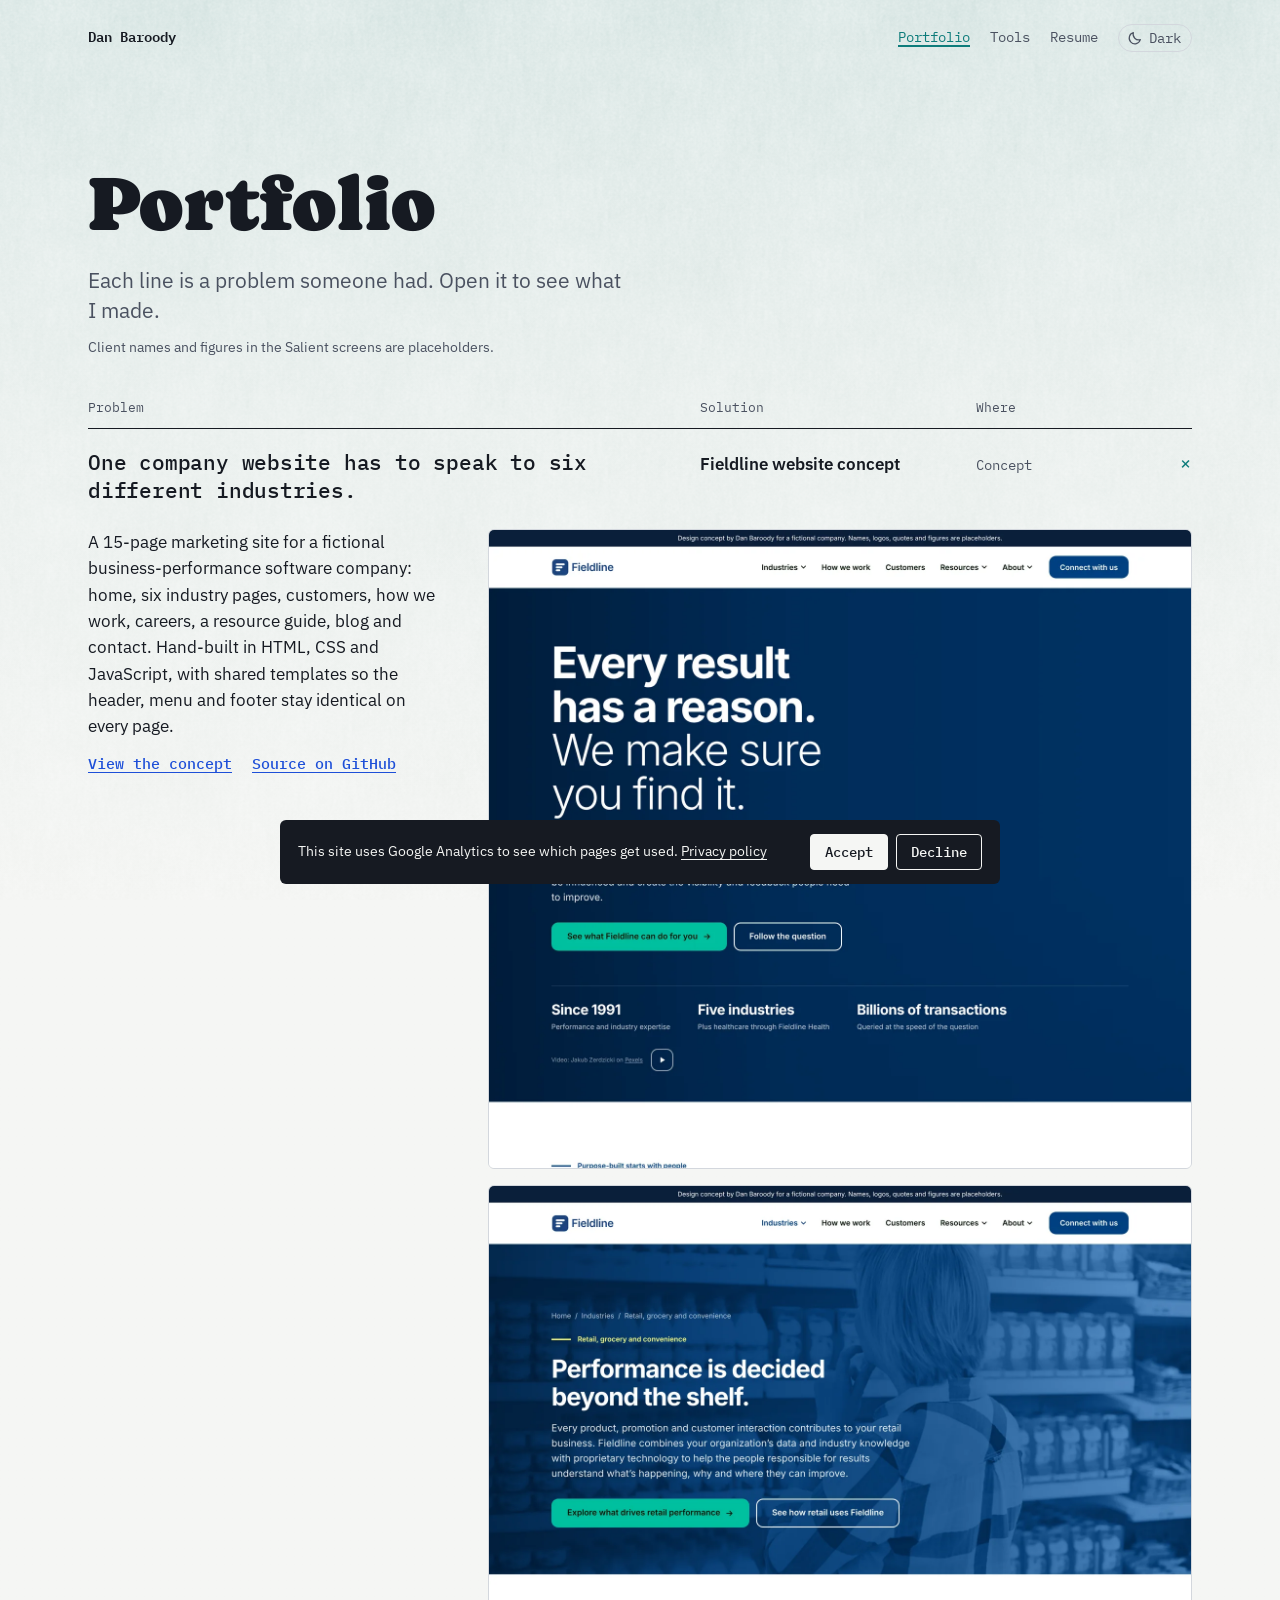
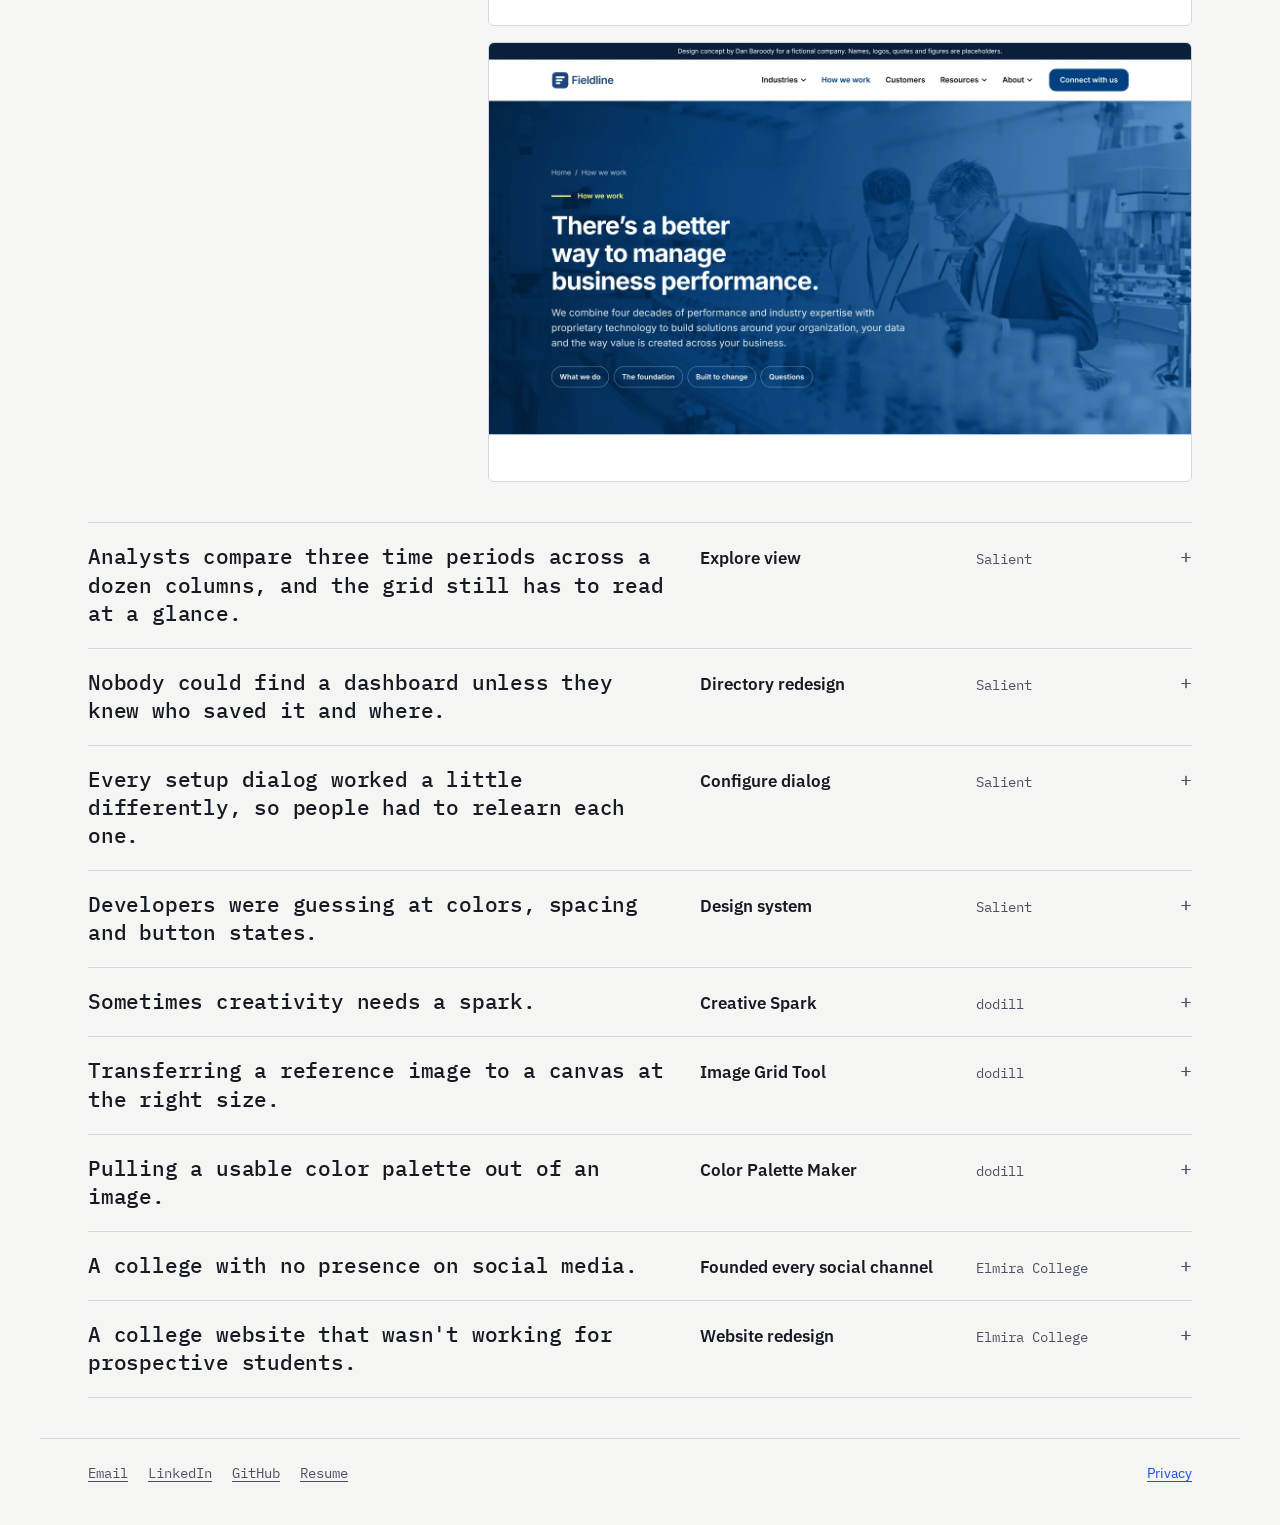
==== portfolio/index.html @ 24422c72 "Add files via upload" ====
<!doctype html>
<html lang="en">
<head>
  <meta charset="utf-8">
  <meta name="viewport" content="width=device-width, initial-scale=1">
  <title>Portfolio, Dan Baroody</title>
  <meta name="description" content="Problems people had, and what Dan Baroody made to solve each one.">
  <link rel="preload" href="../fonts/caprasimo-latin-400-normal.woff2" as="font" type="font/woff2" crossorigin>
  <script>try{var t=localStorage.getItem('theme');if(t)document.documentElement.setAttribute('data-theme',t);}catch(e){}</script>
  <link rel="stylesheet" href="../css/site.css">
  <script src="../js/theme.js"></script>
  <script src="../js/accordion.js" defer></script>
  <script src="../js/analytics.js" data-privacy="../privacy.html"></script>
</head>
<body class="page-portfolio">
  <a class="skip" href="#content">Skip to content</a>

  <header class="wrap site-head">
    <a class="name" href="../index.html">Dan Baroody</a>
    <nav aria-label="Primary">
      <a class="nav-portfolio" href="../portfolio/index.html" aria-current="page">Portfolio</a>
      <a class="nav-tools" href="../tools/index.html">Tools</a>
      <a class="nav-resume" href="../resume/index.html">Resume</a>
      <button class="theme-toggle" type="button" aria-label="Switch theme">
        <svg class="icon-moon" viewBox="0 0 24 24" width="16" height="16" aria-hidden="true"><path d="M20 14.5A8.5 8.5 0 0 1 9.5 4a8.5 8.5 0 1 0 10.5 10.5Z" fill="none" stroke="currentColor" stroke-width="1.8" stroke-linejoin="round"/></svg>
        <svg class="icon-sun" viewBox="0 0 24 24" width="16" height="16" aria-hidden="true"><circle cx="12" cy="12" r="4" fill="none" stroke="currentColor" stroke-width="1.8"/><path d="M12 2.5v2.5M12 19v2.5M2.5 12H5M19 12h2.5M5.2 5.2l1.8 1.8M17 17l1.8 1.8M5.2 18.8 7 17M17 7l1.8-1.8" stroke="currentColor" stroke-width="1.8" stroke-linecap="round"/></svg>
        <span class="theme-word">Dark</span>
      </button>
    </nav>
  </header>

  <main id="content">
    <section class="wrap page-head">
      <h1>Portfolio</h1>
      <p>Each line is a problem someone had. Open it to see what I made.</p>
      <p class="note">Client names and figures in the Salient screens are placeholders.</p>
    </section>

    <section class="wrap solutions" id="solutions" aria-label="Problems and solutions">
      <div class="fix-cols" aria-hidden="true">
        <span>Problem</span><span>Solution</span><span>Where</span>
      </div>
      <details class="fix" open>
        <summary>
          <span class="fix-problem">One company website has to speak to six different industries.</span>
          <span class="fix-solution">Fieldline website concept</span>
          <span class="fix-where">Concept</span>
        </summary>
        <div class="fix-body">
          <div class="fix-text">
            <p>A 15-page marketing site for a fictional business-performance software company: home, six industry pages, customers, how we work, careers, a resource guide, blog and contact. Hand-built in HTML, CSS and JavaScript, with shared templates so the header, menu and footer stay identical on every page.</p>
            <ul class="links"><li><a href="https://hazard224.github.io/fieldline-concept/">View the concept</a></li><li><a href="https://github.com/hazard224/fieldline-concept">Source on GitHub</a></li></ul>
          </div>
          <div class="fix-media"><div class="gallery"><figure class="shot tall"><img src="../images/concept-site/home.webp" srcset="../images/concept-site/home@2x.webp 2x" width="1440" height="2880" loading="lazy" alt="Fieldline home page: the headline Every result has a reason, we make sure you find it, followed by stats, partner logos and industry sections."></figure><figure class="shot"><img src="../images/concept-site/retail.webp" srcset="../images/concept-site/retail@2x.webp 2x" width="1440" height="900" loading="lazy" alt="Retail, grocery and convenience industry page with the headline Performance is decided beyond the shelf."></figure><figure class="shot"><img src="../images/concept-site/how-we-work.webp" srcset="../images/concept-site/how-we-work@2x.webp 2x" width="1440" height="900" loading="lazy" alt="How we work page with the headline There is a better way to manage business performance."></figure></div></div>
        </div>
      </details>
      <details class="fix">
        <summary>
          <span class="fix-problem">Analysts compare three time periods across a dozen columns, and the grid still has to read at a glance.</span>
          <span class="fix-solution">Explore view</span>
          <span class="fix-where">Salient</span>
        </summary>
        <div class="fix-body">
          <div class="fix-text">
            <p>A comparison grid beside a toolkit panel. Cube, time periods, drill path and measures are set on the left; the grid on the right stays scannable with every comparison on screen.</p>
          </div>
          <div class="fix-media"><figure class="shot"><img src="../images/salient/explore.webp" srcset="../images/salient/explore@2x.webp 2x" width="1440" height="900" loading="lazy" alt="Explore view: a sales grid comparing last week, last four weeks and year to date against a year ago, with a toolkit panel for drill path and measures."></figure></div>
        </div>
      </details>
      <details class="fix">
        <summary>
          <span class="fix-problem">Nobody could find a dashboard unless they knew who saved it and where.</span>
          <span class="fix-solution">Directory redesign</span>
          <span class="fix-where">Salient</span>
        </summary>
        <div class="fix-body">
          <div class="fix-text">
            <p>Search comes first. Bookmarks and dashboards are separated, and people choose how much detail each card shows.</p>
          </div>
          <div class="fix-media"><figure class="shot"><img src="../images/salient/directory.webp" srcset="../images/salient/directory@2x.webp 2x" width="1440" height="900" loading="lazy" alt="Directory dialog: folder tree on the left, search across the top, and a grid of dashboard and bookmark cards."></figure></div>
        </div>
      </details>
      <details class="fix">
        <summary>
          <span class="fix-problem">Every setup dialog worked a little differently, so people had to relearn each one.</span>
          <span class="fix-solution">Configure dialog</span>
          <span class="fix-where">Salient</span>
        </summary>
        <div class="fix-body">
          <div class="fix-text">
            <p>Group by, measures, date ranges, filters and options in one dialog with one shared pattern: available on the left, selected on the right.</p>
          </div>
          <div class="fix-media"><figure class="shot"><img src="../images/salient/configure-dialog.webp" srcset="../images/salient/configure-dialog@2x.webp 2x" width="960" height="660" loading="lazy" alt="Configure dialog with tabs for Group By, Measures, Date Ranges, Filters, Options and Summary, and available and selected lists side by side."></figure></div>
        </div>
      </details>
      <details class="fix">
        <summary>
          <span class="fix-problem">Developers were guessing at colors, spacing and button states.</span>
          <span class="fix-solution">Design system</span>
          <span class="fix-where">Salient</span>
        </summary>
        <div class="fix-body">
          <div class="fix-text">
            <p>Color, type, buttons, form controls and a single-weight icon set, documented so new screens get built the same way every time.</p>
          </div>
          <div class="fix-media"><div class="gallery"><figure class="shot tall"><img src="../images/salient/style-guide.webp" srcset="../images/salient/style-guide@2x.webp 2x" width="1440" height="1500" loading="lazy" alt="Style guide overview: key design decisions and the full color system."></figure><figure class="shot"><img src="../images/salient/ds-buttons.webp" srcset="../images/salient/ds-buttons@2x.webp 2x" width="1440" height="484" loading="lazy" alt="Button specification: primary, action, add, cancel and danger buttons in default, hover and disabled states."></figure><figure class="shot half"><img src="../images/salient/ds-calendar.webp" srcset="../images/salient/ds-calendar@2x.webp 2x" width="580" height="780" loading="lazy" alt="Calendar component: a single month picker and a two-panel date range picker."></figure><figure class="shot"><img src="../images/salient/ds-colors.webp" srcset="../images/salient/ds-colors@2x.webp 2x" width="1440" height="261" loading="lazy" alt="Brand color swatches with hex values and token names."></figure><figure class="shot"><img src="../images/salient/ds-icons.webp" srcset="../images/salient/ds-icons@2x.webp 2x" width="1440" height="510" loading="lazy" alt="The product icon set: about 150 single-weight line icons."></figure></div></div>
        </div>
      </details>
      <details class="fix">
        <summary>
          <span class="fix-problem">Sometimes creativity needs a spark.</span>
          <span class="fix-solution">Creative Spark</span>
          <span class="fix-where">dodill</span>
        </summary>
        <div class="fix-body">
          <div class="fix-text">
            <p>Two random words, and a refresh button for more. Use them to start a story, a sketch, a poem or a conversation. The only rule is to make something that's yours.</p>
            <ul class="links"><li><a href="https://www.dodill.com/Prompt-maker/creative-spark.html">Try it</a></li></ul>
          </div>
          <div class="fix-media"><figure class="shot"><img src="../images/dodill/creative-spark.webp" srcset="../images/dodill/creative-spark@2x.webp 2x" width="1440" height="900" loading="lazy" alt="Creative Spark: the words well-groomed and drawer in large white type on a purple background, with a refresh button below."></figure></div>
        </div>
      </details>
      <details class="fix">
        <summary>
          <span class="fix-problem">Transferring a reference image to a canvas at the right size.</span>
          <span class="fix-solution">Image Grid Tool</span>
          <span class="fix-where">dodill</span>
        </summary>
        <div class="fix-body">
          <div class="fix-text">
            <p>Upload an image, set the canvas size in inches and DPI, position the image, then lay a grid over it with your own rows, columns, line color and weight. Save the result and print it.</p>
            <ul class="links"><li><a href="https://www.dodill.com/Image-grid/image-grid.html">Try it</a></li></ul>
          </div>
          <div class="fix-media"><figure class="shot tall"><img src="../images/dodill/image-grid.webp" srcset="../images/dodill/image-grid@2x.webp 2x" width="1440" height="1662" loading="lazy" alt="Image Grid Tool: canvas, image size, position, grid layout and grid appearance controls above a photo of a produce market divided by a white four by five grid."></figure></div>
        </div>
      </details>
      <details class="fix">
        <summary>
          <span class="fix-problem">Pulling a usable color palette out of an image.</span>
          <span class="fix-solution">Color Palette Maker</span>
          <span class="fix-where">dodill</span>
        </summary>
        <div class="fix-body">
          <div class="fix-text">
            <p>Generate a palette at random or extract one from an uploaded image. Lock the colors you like, regenerate the rest, and export in HEX, RGB or HSL.</p>
            <ul class="links"><li><a href="https://www.dodill.com/Color-palette/palette-maker.html">Try it</a></li></ul>
          </div>
          <div class="fix-media"><figure class="shot"><img src="../images/dodill/palette-maker.webp" srcset="../images/dodill/palette-maker@2x.webp 2x" width="1440" height="900" loading="lazy" alt="Color Palette Maker: a produce market photo beside five extracted swatches, from olive and mustard to peach, red and dark brown, each with HEX and RGB values."></figure></div>
        </div>
      </details>
      <details class="fix">
        <summary>
          <span class="fix-problem">A college with no presence on social media.</span>
          <span class="fix-solution">Founded every social channel</span>
          <span class="fix-where">Elmira College</span>
        </summary>
        <div class="fix-body">
          <div class="fix-text">
            <p>Created the college's first Facebook, Twitter, YouTube and Instagram accounts, and set the content and goals for each.</p>
            
          </div>
          <div class="fix-media"><figure class="stack"><img src="../images/elmira/social-stack.webp" srcset="../images/elmira/social-stack@2x.webp 2x" width="944" height="738" loading="lazy" alt="Elmira College's YouTube, Facebook and Instagram pages, fanned out in a stack."></figure></div>
        </div>
      </details>
      <details class="fix">
        <summary>
          <span class="fix-problem">A college website that wasn't working for prospective students.</span>
          <span class="fix-solution">Website redesign</span>
          <span class="fix-where">Elmira College</span>
        </summary>
        <div class="fix-body">
          <div class="fix-text">
            <p>Led the full redesign of the college website.</p>
            
          </div>
          <div class="fix-media"><figure class="stack"><img src="../images/elmira/website-card.webp" srcset="../images/elmira/website-card@2x.webp 2x" width="690" height="540" loading="lazy" alt="The redesigned Elmira College home page: purple and gold navigation, a Summer Open House photo slider, and news and events below."></figure></div>
        </div>
      </details>
    </section>
  </main>

  <footer class="wrap site-foot">
    <ul class="foot-links">
      <li><a href="mailto:dabaroody@gmail.com">Email</a></li>
      <li><a href="https://www.linkedin.com/in/danbaroody" target="_blank" rel="noopener">LinkedIn</a></li>
      <li><a href="https://github.com/hazard224">GitHub</a></li>
      <li><a href="../resume/index.html">Resume</a></li>
    </ul>
    <p><a href="../privacy.html">Privacy</a></p>
  </footer>
</body>
</html>
---- css/site.css ----
/* Dan Baroody portfolio
   IBM Plex Mono for the voice: name, headings, nav, labels, spec marks.
   IBM Plex Sans (same superfamily) for reading.
   The one loud element: redline spec marks in the hero. */

@font-face { font-family: "Plex Mono"; src: url("../fonts/ibm-plex-mono-latin-400-normal.woff2") format("woff2"); font-weight: 400; font-display: swap; }
@font-face { font-family: "Plex Mono"; src: url("../fonts/ibm-plex-mono-latin-500-normal.woff2") format("woff2"); font-weight: 500; font-display: swap; }
@font-face { font-family: "Plex Mono"; src: url("../fonts/ibm-plex-mono-latin-600-normal.woff2") format("woff2"); font-weight: 600; font-display: swap; }
@font-face { font-family: "Plex Sans"; src: url("../fonts/ibm-plex-sans-latin-wght-normal.woff2") format("woff2"); font-weight: 100 700; font-style: normal; font-display: swap; }
@font-face { font-family: "Plex Sans"; src: url("../fonts/ibm-plex-sans-latin-wght-italic.woff2") format("woff2"); font-weight: 100 700; font-style: italic; font-display: swap; }

:root {
  --paper: #f5f6f4;
  --surface: #ffffff;
  --ink: #161a22;
  --ink-2: #4a5160;
  --rule: #d3d7dd;
  --redline: #d1352a;
  --link: #1d4fd8;

  --step--1: 0.875rem;
  --step-0: 1.0625rem;
  --step-1: 1.3125rem;
  --step-2: 1.75rem;
  --step-3: clamp(2.25rem, 1.4rem + 3.6vw, 4.5rem);

  --gutter: clamp(16px, 4vw, 48px);
  --max: 1200px;
  --measure: 34rem;
  --mono: "Plex Mono", ui-monospace, Menlo, monospace;
  --sans: "Plex Sans", system-ui, sans-serif;
}

@media (prefers-color-scheme: dark) {
  :root:not([data-theme="light"]) {
    --paper: #14171c;
    --surface: #1c2027;
    --ink: #eef0f3;
    --ink-2: #a8b0bd;
    --rule: #333a45;
    --redline: #ff6a5c;
    --link: #8fb0ff;
  }
}
:root[data-theme="dark"] {
  --paper: #14171c;
  --surface: #1c2027;
  --ink: #eef0f3;
  --ink-2: #a8b0bd;
  --rule: #333a45;
  --redline: #ff6a5c;
  --link: #8fb0ff;
}

*, *::before, *::after { box-sizing: border-box; }

html { -webkit-text-size-adjust: 100%; }

body {
  margin: 0;
  background: var(--paper);
  color: var(--ink);
  font-family: var(--sans);
  font-size: var(--step-0);
  line-height: 1.55;
  font-weight: 400;
}

img { max-width: 100%; height: auto; display: block; }

a { color: var(--link); text-underline-offset: 0.18em; text-decoration-thickness: 1px; }
a:hover { text-decoration-thickness: 2px; }
:focus-visible { outline: 2px solid var(--redline); outline-offset: 3px; border-radius: 2px; }

.skip {
  position: absolute; left: -9999px; top: 0;
  background: var(--ink); color: var(--paper); padding: 8px 12px;
}
.skip:focus { left: var(--gutter); top: 8px; z-index: 10; }

.wrap {
  width: 100%;
  max-width: var(--max);
  margin-inline: auto;
  padding-inline: var(--gutter);
}

/* ---------- Site header ---------- */
.site-head {
  display: flex;
  justify-content: space-between;
  align-items: baseline;
  gap: 16px;
  padding-block: 24px;
  font-size: var(--step--1);
}
.site-head .name { font-family: var(--mono); font-weight: 600; color: var(--ink); text-decoration: none; }
.site-head nav { display: flex; gap: 20px; font-family: var(--mono); }
.site-head nav a { color: var(--ink-2); text-decoration: none; }
.site-head nav a:hover { color: var(--ink); text-decoration: underline; }

/* ---------- Hero with redline spec marks ---------- */
.hero {
  position: relative;
  padding-block: clamp(48px, 9vw, 120px) clamp(56px, 8vw, 104px);
}
.hero h1 {
  font-family: var(--mono);
  margin: 0;
  font-size: var(--step-3);
  font-weight: 600;
  line-height: 0.98;
  letter-spacing: -0.035em;
}
.hero .lede {
  position: relative;
  margin: 48px 0 0;
  max-width: var(--measure);
  font-size: var(--step-1);
  line-height: 1.45;
  color: var(--ink-2);
}

/* Redlines: decorative spec marks, hidden from assistive tech */
.redline { position: absolute; color: var(--redline); pointer-events: none; }
.redline .num {
  font-family: var(--mono);
  font-size: 0.72rem;
  font-weight: 500;
  line-height: 1;
  background: var(--paper);
  padding: 2px 3px;
}
/* vertical dimension line: the 48px gap between name and lede */
.redline.gap {
  left: -22px;
  top: -48px;
  height: 48px;
  width: 9px;
  border-top: 1px solid currentColor;
  border-bottom: 1px solid currentColor;
}
.redline.gap::before {
  content: "";
  position: absolute;
  left: 4px; top: 0; bottom: 0;
  border-left: 1px solid currentColor;
}
.redline.gap .num { position: absolute; left: 12px; top: 50%; transform: translateY(-50%); }
/* horizontal measure under the lede */
.redline.measure {
  left: 0; right: 0; bottom: -20px;
  height: 9px;
  border-left: 1px solid currentColor;
  border-right: 1px solid currentColor;
}
.redline.measure::before {
  content: "";
  position: absolute;
  top: 4px; left: 0; right: 0;
  border-top: 1px solid currentColor;
}
.redline.measure .num { position: absolute; left: 50%; top: 50%; transform: translate(-50%, -50%); }

.hero .redline { opacity: 0; transition: opacity 600ms ease 500ms; }
.hero.ready .redline { opacity: 1; }
@media (prefers-reduced-motion: reduce) {
  .hero .redline { transition: none; opacity: 1; }
}
@media (max-width: 560px) {
  .redline.gap { left: auto; right: 0; }
  .redline.gap .num { left: auto; right: 12px; }
}

/* ---------- Work list ---------- */
.section-title {
  font-family: var(--mono);
  margin: 0 0 32px;
  font-size: var(--step-2);
  font-weight: 600;
  letter-spacing: -0.01em;
}
.work { border-top: 1px solid var(--rule); padding-top: 56px; }

.project {
  display: grid;
  grid-template-columns: minmax(0, 4fr) minmax(0, 8fr);
  gap: 24px 48px;
  padding-block: 40px 64px;
  border-bottom: 1px solid var(--rule);
}
.project:last-of-type { border-bottom: 0; }
.project-text h3 {
  font-family: var(--mono);
  margin: 0;
  font-size: var(--step-2);
  font-weight: 600;
  line-height: 1.15;
}
.project-text h3 a { color: inherit; text-decoration: none; }
.project-text h3 a:hover { text-decoration: underline; text-decoration-thickness: 2px; }
.project-text .role { margin: 6px 0 16px; color: var(--ink-2); font-size: var(--step--1); }
.project-text p { margin: 0 0 16px; max-width: var(--measure); }
.links { display: flex; flex-wrap: wrap; gap: 8px 20px; margin: 20px 0 0; padding: 0; list-style: none; font-weight: 600; }

.shot {
  margin: 0;
  background: var(--surface);
  border: 1px solid var(--rule);
  border-radius: 6px;
  overflow: hidden;
}
.shot img { width: 100%; }
.shot a { display: block; }

.placeholder {
  display: grid;
  place-items: center;
  aspect-ratio: 16 / 10;
  border: 1px dashed var(--rule);
  border-radius: 6px;
  color: var(--ink-2);
  font-size: var(--step--1);
  text-align: center;
  padding: 24px;
}

@media (max-width: 820px) {
  .project { grid-template-columns: 1fr; }
  .project-media { order: -1; }
}

/* ---------- About / contact ---------- */
.about {
  border-top: 1px solid var(--rule);
  padding-block: 56px 80px;
  display: grid;
  grid-template-columns: minmax(0, 4fr) minmax(0, 8fr);
  gap: 24px 48px;
}
.about p { margin: 0 0 16px; max-width: var(--measure); }
.contact { list-style: none; margin: 24px 0 0; padding: 0; display: grid; gap: 6px; }
@media (max-width: 820px) { .about { grid-template-columns: 1fr; } }

.site-foot {
  border-top: 1px solid var(--rule);
  padding-block: 24px 40px;
  color: var(--ink-2);
  font-size: var(--step--1);
}

.tall { max-height: 1100px; overflow: hidden; }

.hero .title {
  display: block;
  margin-top: 0.12em;
  font-weight: 400;
  color: var(--ink-2);
  letter-spacing: -0.03em;
}
.project-text .role, .cs-meta dt, .links { font-family: var(--mono); }
.project-text .role, .cs-meta dt { font-size: 0.8125rem; }
.links { font-weight: 500; font-size: 0.9375rem; }

/* ---------- Solutions log ---------- */
.solutions { border-top: 1px solid var(--rule); padding-top: 56px; padding-bottom: 40px; }
.solutions-head { display: flex; flex-wrap: wrap; align-items: baseline; justify-content: space-between; gap: 8px 32px; margin-bottom: 32px; }
.solutions-head .section-title { margin: 0; }
.solutions-head p { margin: 0; color: var(--ink-2); max-width: 30rem; }

.fix-cols, .fix > summary {
  display: grid;
  grid-template-columns: minmax(0, 7fr) minmax(0, 3fr) minmax(0, 2fr) 1.5rem;
  gap: 24px;
  align-items: baseline;
}
.fix-cols {
  font-family: var(--mono);
  font-size: 0.8125rem;
  color: var(--ink-2);
  padding-bottom: 10px;
  border-bottom: 1px solid var(--ink);
}
.fix { border-bottom: 1px solid var(--rule); }
.fix > summary {
  list-style: none;
  cursor: pointer;
  padding-block: 20px;
}
.fix > summary::-webkit-details-marker { display: none; }
.fix > summary::after {
  content: "+";
  font-family: var(--mono);
  font-size: 1.25rem;
  line-height: 1;
  color: var(--ink-2);
  justify-self: end;
}
.fix[open] > summary::after { content: "\2212"; color: var(--redline); }
.fix > summary:hover .fix-problem { text-decoration: underline; text-decoration-thickness: 1px; text-underline-offset: 0.2em; }

.fix-problem {
  font-family: var(--mono);
  font-weight: 500;
  font-size: clamp(1.05rem, 0.95rem + 0.5vw, 1.3rem);
  line-height: 1.35;
  letter-spacing: -0.01em;
}
.fix-solution { font-weight: 600; }
.fix-where { font-family: var(--mono); font-size: 0.875rem; color: var(--ink-2); }

.fix-body {
  display: grid;
  grid-template-columns: minmax(0, 4fr) minmax(0, 8fr);
  gap: 24px 48px;
  padding: 4px 0 40px;
}
.fix-text p { margin: 0 0 12px; max-width: var(--measure); }
.fix-text .links { margin-top: 12px; }
.fix-media .tall { max-height: 640px; }

@media (max-width: 820px) {
  .fix-cols { display: none; }
  .fix > summary {
    grid-template-columns: minmax(0, 1fr) 1.5rem;
    gap: 6px 16px;
  }
  .fix-problem { grid-column: 1; }
  .fix > summary::after { grid-column: 2; grid-row: 1; }
  .fix-solution, .fix-where { grid-column: 1; }
  .fix-solution::after { content: ""; }
  .fix-body { grid-template-columns: 1fr; }
}

.gallery { display: grid; gap: 16px; }
.gallery .half { max-width: 50%; }
@media (max-width: 820px) { .gallery .half { max-width: 100%; } }

/* ---------- Multi-page additions ---------- */
.site-head nav a[aria-current="page"] { color: var(--ink); text-decoration: underline; text-decoration-color: var(--redline); text-decoration-thickness: 2px; }

.page-head { padding-block: clamp(40px, 7vw, 88px) 40px; }
.page-head h1 {
  margin: 0;
  font-family: var(--mono);
  font-size: var(--step-3);
  font-weight: 600;
  line-height: 1;
  letter-spacing: -0.035em;
}
.page-head p { margin: 20px 0 0; max-width: var(--measure); font-size: var(--step-1); line-height: 1.45; color: var(--ink-2); }

/* Home: where to go next */
.doors { border-top: 1px solid var(--ink); margin: 0; padding: 0; list-style: none; }
.doors li { border-bottom: 1px solid var(--rule); }
.doors a {
  display: grid;
  grid-template-columns: minmax(0, 4fr) minmax(0, 8fr);
  gap: 8px 48px;
  align-items: baseline;
  padding-block: 28px;
  color: inherit;
  text-decoration: none;
}
.doors .door-name {
  font-family: var(--mono);
  font-weight: 600;
  font-size: var(--step-2);
  letter-spacing: -0.02em;
}
.doors .door-desc { color: var(--ink-2); max-width: var(--measure); }
.doors a:hover .door-name { text-decoration: underline; text-decoration-color: var(--redline); text-decoration-thickness: 2px; text-underline-offset: 0.18em; }
@media (max-width: 820px) { .doors a { grid-template-columns: 1fr; } }
.home-doors { padding-bottom: 64px; }

/* Tools page reuses .project rows */
.tools-list { border-top: 1px solid var(--ink); }
.tools-list .project { padding-block: 40px; }
.note { color: var(--ink-2); font-size: var(--step--1); max-width: var(--measure); }

/* Footer links */
.site-foot { display: flex; flex-wrap: wrap; justify-content: space-between; gap: 12px 24px; }
.site-foot p { margin: 0; }
.foot-links { display: flex; flex-wrap: wrap; gap: 8px 20px; margin: 0; padding: 0; list-style: none; font-family: var(--mono); }
.foot-links a { color: var(--ink-2); }

/* Consent banner */
.consent {
  position: fixed; left: 16px; right: 16px; bottom: 16px; z-index: 20;
  max-width: 720px; margin-inline: auto;
  display: flex; flex-wrap: wrap; align-items: center; justify-content: space-between; gap: 12px 20px;
  padding: 14px 18px;
  background: var(--ink); color: var(--paper);
  border-radius: 6px;
  font-size: var(--step--1);
}
.consent p { margin: 0; }
.consent a { color: inherit; }
.consent-actions { display: flex; gap: 8px; }
.consent button {
  font: 500 0.875rem var(--mono);
  padding: 8px 14px; border-radius: 4px; cursor: pointer;
  border: 1px solid var(--paper); background: transparent; color: var(--paper);
}
.consent button[data-v="accepted"] { background: var(--paper); color: var(--ink); }

/* Resume */
.resume { padding-bottom: 72px; }
.resume-actions { display: flex; flex-wrap: wrap; gap: 8px 20px; margin: 24px 0 0; padding: 0; list-style: none; font-family: var(--mono); font-weight: 500; }
.resume-summary { max-width: 44rem; font-size: var(--step-1); line-height: 1.5; margin: 0 0 48px; }
.resume-grid { display: grid; grid-template-columns: minmax(0, 8fr) minmax(0, 4fr); gap: 32px 64px; }
@media (max-width: 820px) { .resume-grid { grid-template-columns: 1fr; } }
.resume h2 {
  font-family: var(--mono); font-size: 1rem; font-weight: 600;
  color: var(--ink-2); margin: 0 0 16px; padding-bottom: 8px; border-bottom: 1px solid var(--ink);
}
.job { margin-bottom: 32px; }
.job h3 { margin: 0; font-size: 1.125rem; font-weight: 600; }
.job .meta { margin: 2px 0 10px; font-family: var(--mono); font-size: 0.8125rem; color: var(--ink-2); }
.job ul { margin: 0; padding-left: 1.1em; }
.job li { margin-bottom: 6px; max-width: var(--measure); }
.side-block { margin-bottom: 32px; }
.side-block h3 { margin: 16px 0 4px; font-size: 0.9375rem; font-weight: 600; }
.side-block p { margin: 0 0 12px; }
.side-block ul { margin: 0; padding: 0; list-style: none; }
.side-block li { margin-bottom: 2px; }

@media print {
  :root { --paper: #fff; --ink: #000; --ink-2: #333; --rule: #bbb; }
  @page { size: letter; margin: 0.42in 0.5in; }
  body { font-size: 9.2pt; line-height: 1.3; }
  .skip, .site-head, .site-foot, .resume-actions, .consent, .no-print { display: none !important; }
  .wrap { max-width: none; padding: 0; }
  .page-head { padding: 0 0 6pt; }
  .page-head h1 { font-size: 22pt; }
  .page-head p { font-size: 9.6pt; margin-top: 4pt; color: #000; }
  .print-contact { display: block !important; }
  .resume-summary { font-size: 9.6pt; margin-bottom: 9pt; max-width: none; }
  .resume-grid { grid-template-columns: 70% 1fr; gap: 0 22pt; }
  .resume h2 { font-size: 9pt; margin-bottom: 6pt; padding-bottom: 3pt; }
  .job { margin-bottom: 7pt; break-inside: avoid; }
  .job h3 { font-size: 10.5pt; }
  .job .meta { margin-bottom: 3pt; font-size: 8.5pt; }
  .job li { margin-bottom: 1pt; max-width: none; }
  .side-block { margin-bottom: 10pt; }
  .side-block h3 { margin-top: 6pt; font-size: 9.5pt; }
  .side-block p { margin-bottom: 4pt; }
  a { color: #000; text-decoration: none; }
}
.print-contact { display: none; }

.prose { max-width: 44rem; padding-bottom: 72px; }
.prose h2 { font-family: var(--mono); font-size: 1.125rem; font-weight: 600; margin: 32px 0 8px; }
.prose p, .prose ul { margin: 0 0 12px; }
.tool-name { margin: 0 0 12px; font-family: var(--mono); font-size: var(--step-2); font-weight: 600; line-height: 1.15; }
.tool-name a { color: inherit; text-decoration: none; }
.tool-name a:hover { text-decoration: underline; text-decoration-color: var(--redline); }
.page-head .note { font-size: var(--step--1); margin-top: 12px; }
.solutions-page .solutions, main > .solutions { border-top: 0; padding-top: 0; }

/* ---------- Caprasimo display headings ---------- */
@font-face { font-family: "Caprasimo"; src: url("../fonts/caprasimo-latin-400-normal.woff2") format("woff2"); font-weight: 400; font-display: swap; }
:root { --display: "Caprasimo", Georgia, serif; }

.hero h1,
.page-head h1,
.section-title,
.doors .door-name {
  font-family: var(--display);
  font-weight: 400;
  letter-spacing: -0.01em;
}
.hero h1 { line-height: 1.02; }
.hero h1 .title { font-family: var(--mono); font-weight: 400; letter-spacing: -0.03em; font-size: 0.82em; }
.page-head h1 { line-height: 1.05; }

/* ---------- Page colors ---------- */
:root {
  --c-portfolio: #0e7c7b;
  --c-tools: #b45309;
  --c-resume: #6b46c1;
  --accent: var(--redline);
}
@media (prefers-color-scheme: dark) {
  :root:not([data-theme="light"]) { --c-portfolio: #4fd1c5; --c-tools: #f6ad55; --c-resume: #b794f4; }
}
:root[data-theme="dark"] { --c-portfolio: #4fd1c5; --c-tools: #f6ad55; --c-resume: #b794f4; }

.page-portfolio { --accent: var(--c-portfolio); }
.page-tools { --accent: var(--c-tools); }
.page-resume { --accent: var(--c-resume); }

/* Each nav link hovers in its own page color */
.site-head nav a { transition: color 150ms ease; }
.site-head nav a.nav-portfolio:hover, .site-head nav a.nav-portfolio[aria-current="page"] { color: var(--c-portfolio); text-decoration-color: var(--c-portfolio); }
.site-head nav a.nav-tools:hover, .site-head nav a.nav-tools[aria-current="page"] { color: var(--c-tools); text-decoration-color: var(--c-tools); }
.site-head nav a.nav-resume:hover, .site-head nav a.nav-resume[aria-current="page"] { color: var(--c-resume); text-decoration-color: var(--c-resume); }
.site-head nav a:hover { text-decoration: underline; text-decoration-thickness: 2px; text-underline-offset: 0.25em; }

/* Home rows pick up the color of where they lead */
.doors a[href*="portfolio/"]:hover .door-name { color: var(--c-portfolio); text-decoration-color: var(--c-portfolio); }
.doors a[href*="tools/"]:hover .door-name { color: var(--c-tools); text-decoration-color: var(--c-tools); }
.doors a[href*="resume/"]:hover .door-name { color: var(--c-resume); text-decoration-color: var(--c-resume); }

/* Very muted wash of the page color, fading into the paper */
body.page-portfolio, body.page-tools, body.page-resume {
  background:
    linear-gradient(180deg,
      color-mix(in srgb, var(--accent) 10%, var(--paper)) 0,
      color-mix(in srgb, var(--accent) 4%, var(--paper)) 420px,
      var(--paper) 900px) no-repeat,
    var(--paper);
}
/* Home blends all three */
body.page-home {
  background:
    radial-gradient(60rem 36rem at 8% -10%, color-mix(in srgb, var(--c-portfolio) 9%, transparent), transparent 70%),
    radial-gradient(50rem 32rem at 70% -14%, color-mix(in srgb, var(--c-tools) 8%, transparent), transparent 70%),
    radial-gradient(56rem 34rem at 100% 20%, color-mix(in srgb, var(--c-resume) 7%, transparent), transparent 70%),
    var(--paper);
  background-repeat: no-repeat;
}
.page-portfolio .fix[open] > summary::after { color: var(--accent); }
@media print { body { background: #fff !important; } }

/* ---------- Taller display headings ---------- */
.hero h1 { font-size: calc(var(--step-3) * 1.12); }
.page-head h1 { font-size: calc(var(--step-3) * 1.12); }
.section-title { font-size: calc(var(--step-2) * 1.12); }
.doors .door-name { font-size: calc(var(--step-2) * 1.12); }

/* ---------- Velvet texture ---------- */
body::before {
  content: "";
  position: fixed;
  inset: 0;
  z-index: -1;
  pointer-events: none;
  background-image: url("../images/velvet.png");
  background-size: 256px 256px;
  mix-blend-mode: overlay;
  opacity: 0.4;
}
:root[data-theme="dark"] body::before { opacity: 0.32; }
@media (prefers-color-scheme: dark) { :root:not([data-theme="light"]) body::before { opacity: 0.32; } }
@media print { body::before { display: none; } }

/* ---------- Theme switch ---------- */
.site-head nav { align-items: center; }
.theme-toggle {
  display: inline-flex; align-items: center; gap: 6px;
  font: 400 0.875rem var(--mono);
  color: var(--ink-2);
  background: transparent;
  border: 1px solid var(--rule);
  border-radius: 999px;
  padding: 4px 10px 4px 8px;
  cursor: pointer;
}
.theme-toggle:hover { color: var(--ink); border-color: var(--ink-2); }
.theme-toggle .icon-sun { display: none; }
:root[data-theme="dark"] .theme-toggle .icon-sun { display: block; }
:root[data-theme="dark"] .theme-toggle .icon-moon { display: none; }
@media (prefers-color-scheme: dark) {
  :root:not([data-theme="light"]) .theme-toggle .icon-sun { display: block; }
  :root:not([data-theme="light"]) .theme-toggle .icon-moon { display: none; }
}
@media (max-width: 560px) {
  .site-head { flex-wrap: wrap; }
  .site-head nav { gap: 14px; }
  .theme-toggle .theme-word { display: none; }
}
/* Smooth the swap, but not for people who prefer less motion */
@media (prefers-reduced-motion: no-preference) {
  body, .site-head nav a, .doors a, .fix, .shot { transition: background-color 200ms ease, color 200ms ease, border-color 200ms ease; }
}

.tools-list { border-top: 0; }
.tools-list .project:first-child { border-top: 1px solid var(--ink); }
@media print { .page-head h1 { font-size: 22pt; } }

/* Home header: just the theme switch, top right */
.site-head-home { justify-content: flex-end; }

/* Slanted screenshot stacks (transparent PNG/WebP with built-in shadow) */
.stack { margin: 0; }
.stack img { width: 100%; height: auto; }
.fix-media .stack { max-width: 760px; }

/* Home: no rules between the section links */
.page-home .doors { border-top: 0; }
.page-home .doors li { border-bottom: 0; }
.page-home .doors a { padding-block: 18px; }

/* Portfolio rows: + turns into × when open */
.fix > summary::after { content: "+" !important; display: inline-block; transition: transform 300ms cubic-bezier(.2,.7,.2,1), color 200ms ease; }
.fix[open]:not(.is-closing) > summary::after { transform: rotate(45deg); color: var(--accent); }
.fix > summary:focus-visible { outline-offset: 6px; }
@media (prefers-reduced-motion: reduce) { .fix > summary::after { transition: none; } }
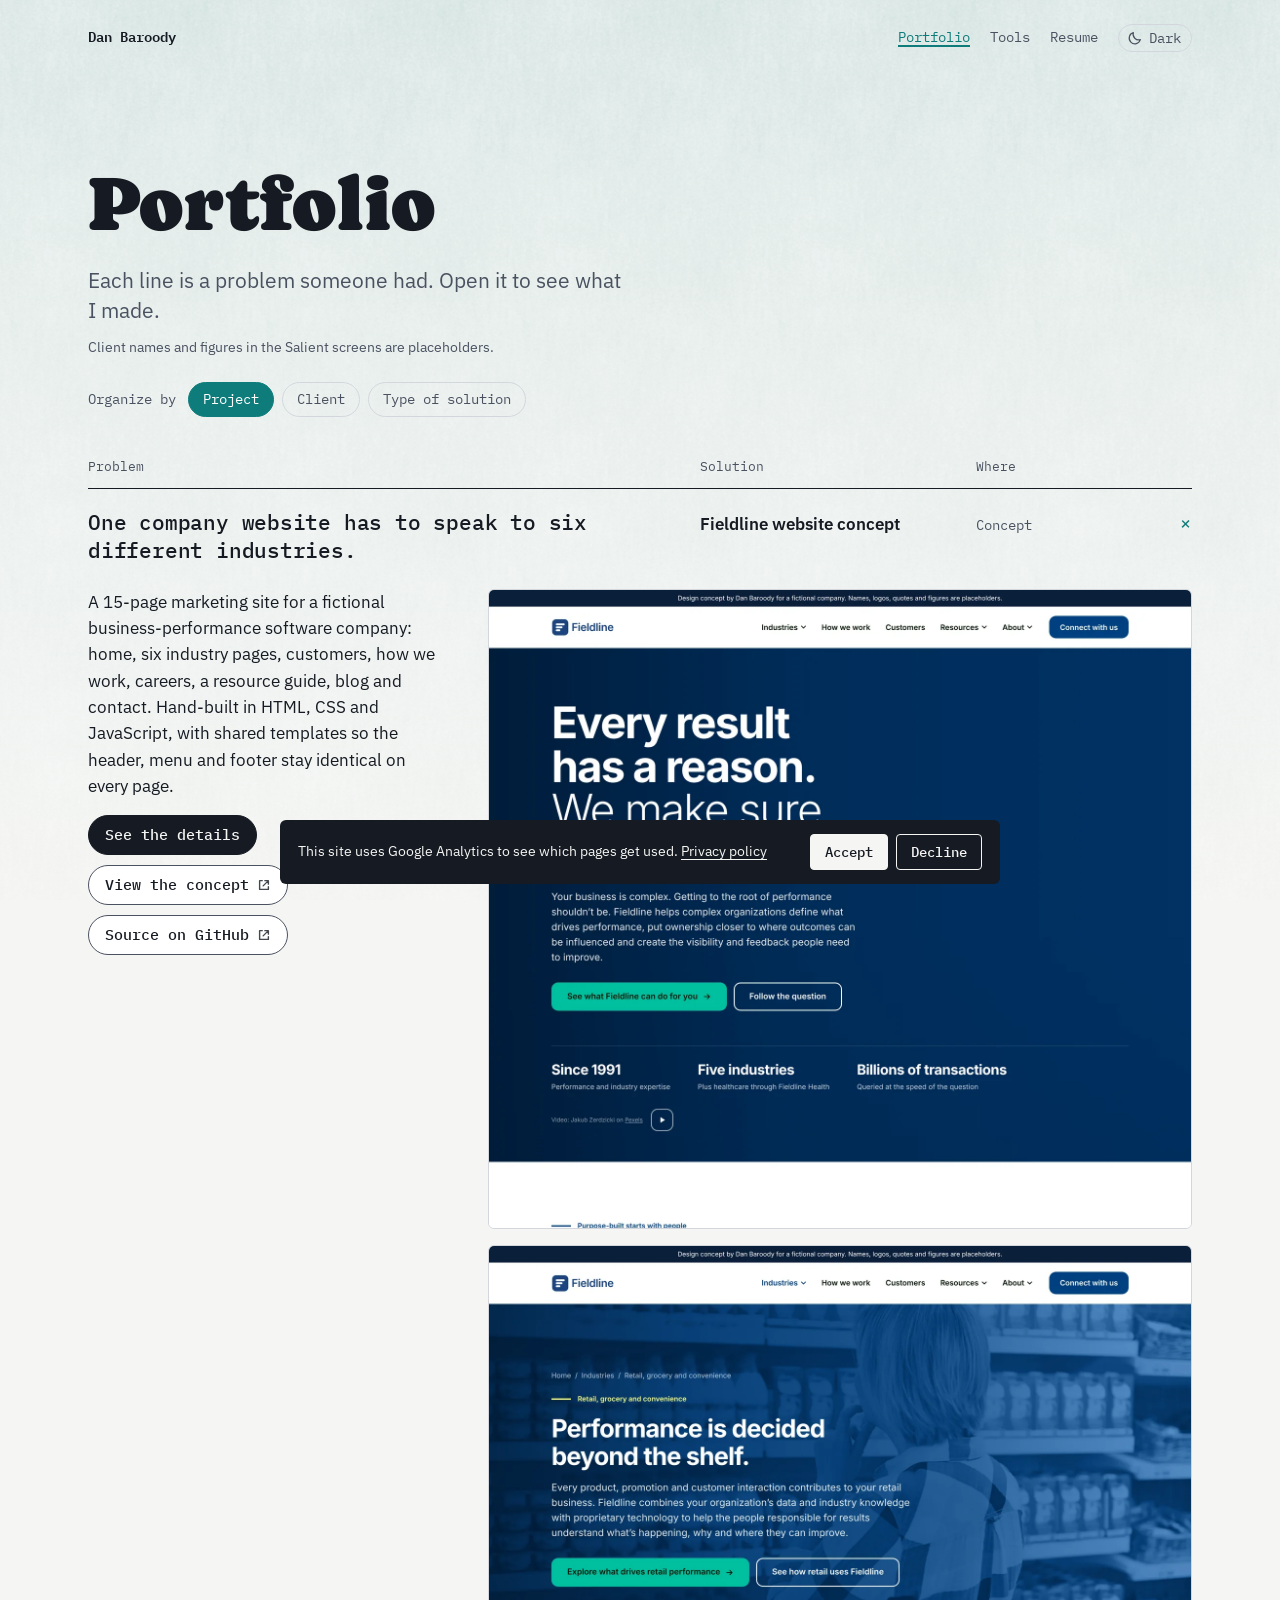
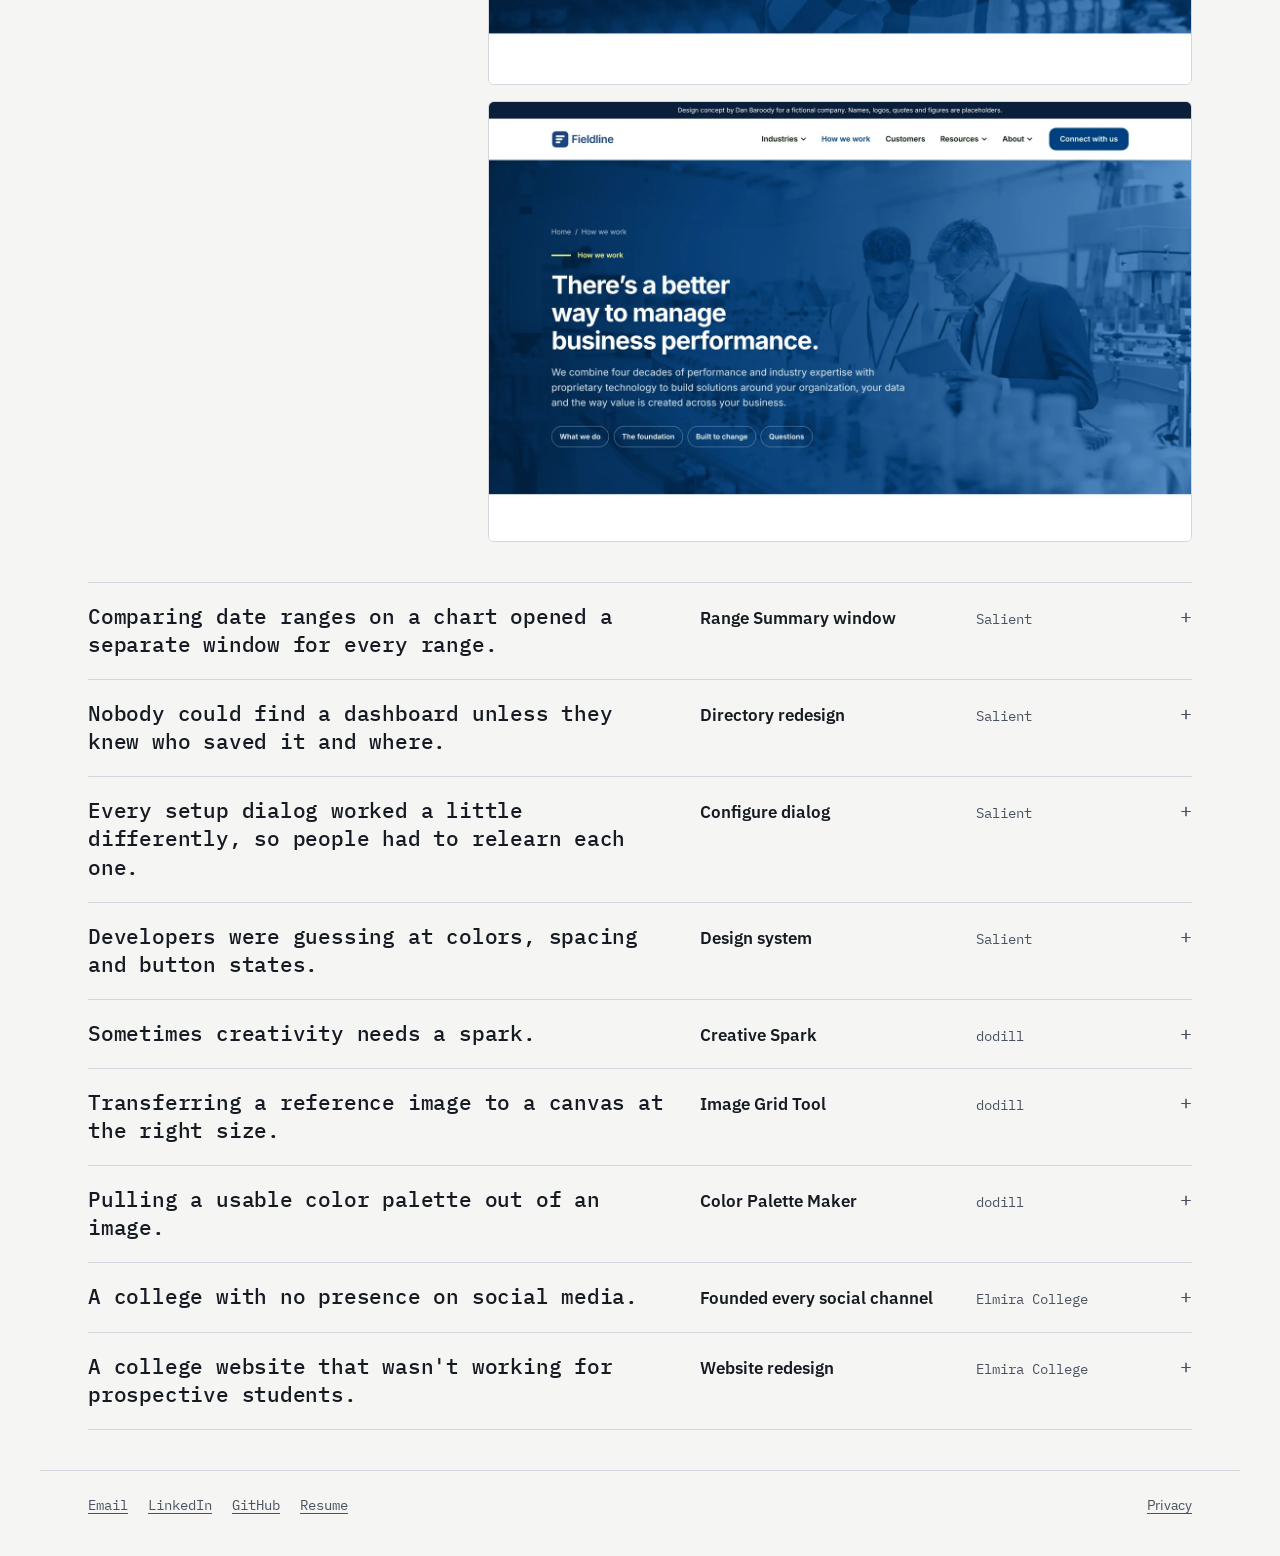
==== commit acef2ff7: "Add files via upload" ====
--- a/portfolio/index.html
+++ b/portfolio/index.html
@@ -5,11 +5,25 @@
   <meta name="viewport" content="width=device-width, initial-scale=1">
   <title>Portfolio, Dan Baroody</title>
   <meta name="description" content="Problems people had, and what Dan Baroody made to solve each one.">
+  <link rel="icon" href="../favicon.ico" sizes="any">
+  <link rel="icon" href="../favicon-32.png" type="image/png" sizes="32x32">
+  <link rel="apple-touch-icon" href="../apple-touch-icon.png">
+  <meta property="og:type" content="website">
+  <meta property="og:site_name" content="Dan Baroody">
+  <meta property="og:title" content="Portfolio, Dan Baroody">
+  <meta property="og:description" content="Problems people had, and what Dan Baroody made to solve each one.">
+  <meta property="og:url" content="https://www.dodill.com/portfolio/">
+  <meta property="og:image" content="https://www.dodill.com/images/og.png">
+  <meta property="og:image:width" content="1200">
+  <meta property="og:image:height" content="630">
+  <meta name="twitter:card" content="summary_large_image">
   <link rel="preload" href="../fonts/caprasimo-latin-400-normal.woff2" as="font" type="font/woff2" crossorigin>
   <script>try{var t=localStorage.getItem('theme');if(t)document.documentElement.setAttribute('data-theme',t);}catch(e){}</script>
   <link rel="stylesheet" href="../css/site.css">
   <script src="../js/theme.js"></script>
   <script src="../js/accordion.js" defer></script>
+  <script src="../js/modal.js" defer></script>
+  <script src="../js/sort.js" defer></script>
   <script src="../js/analytics.js" data-privacy="../privacy.html"></script>
 </head>
 <body class="page-portfolio">
@@ -34,13 +48,19 @@
       <h1>Portfolio</h1>
       <p>Each line is a problem someone had. Open it to see what I made.</p>
       <p class="note">Client names and figures in the Salient screens are placeholders.</p>
+      <div class="sort" role="group" aria-label="Organize the work">
+        <span class="sort-label">Organize by</span>
+        <button type="button" data-sort="project" aria-pressed="true">Project</button>
+        <button type="button" data-sort="client" aria-pressed="false">Client</button>
+        <button type="button" data-sort="type" aria-pressed="false">Type of solution</button>
+      </div>
     </section>
 
     <section class="wrap solutions" id="solutions" aria-label="Problems and solutions">
       <div class="fix-cols" aria-hidden="true">
         <span>Problem</span><span>Solution</span><span>Where</span>
       </div>
-      <details class="fix" open>
+      <details class="fix" id="fieldline" data-client="Personal projects" data-type="Websites" open>
         <summary>
           <span class="fix-problem">One company website has to speak to six different industries.</span>
           <span class="fix-solution">Fieldline website concept</span>
@@ -49,25 +69,26 @@
         <div class="fix-body">
           <div class="fix-text">
             <p>A 15-page marketing site for a fictional business-performance software company: home, six industry pages, customers, how we work, careers, a resource guide, blog and contact. Hand-built in HTML, CSS and JavaScript, with shared templates so the header, menu and footer stay identical on every page.</p>
-            <ul class="links"><li><a href="https://hazard224.github.io/fieldline-concept/">View the concept</a></li><li><a href="https://github.com/hazard224/fieldline-concept">Source on GitHub</a></li></ul>
+            <ul class="links"><li><button type="button" class="btn btn-primary" data-modal="m-fieldline">See the details</button></li><li><a class="btn" href="https://hazard224.github.io/fieldline-concept/" target="_blank" rel="noopener">View the concept <svg class="btn-ico" viewBox="0 0 16 16" width="14" height="14" aria-hidden="true"><path d="M6 3H3v10h10v-3M9 3h4v4M13 3L7 9" fill="none" stroke="currentColor" stroke-width="1.6" stroke-linecap="round" stroke-linejoin="round"/></svg><span class="visually-hidden"> (opens in a new tab)</span></a></li><li><a class="btn" href="https://github.com/hazard224/fieldline-concept" target="_blank" rel="noopener">Source on GitHub <svg class="btn-ico" viewBox="0 0 16 16" width="14" height="14" aria-hidden="true"><path d="M6 3H3v10h10v-3M9 3h4v4M13 3L7 9" fill="none" stroke="currentColor" stroke-width="1.6" stroke-linecap="round" stroke-linejoin="round"/></svg><span class="visually-hidden"> (opens in a new tab)</span></a></li></ul>
           </div>
           <div class="fix-media"><div class="gallery"><figure class="shot tall"><img src="../images/concept-site/home.webp" srcset="../images/concept-site/home@2x.webp 2x" width="1440" height="2880" loading="lazy" alt="Fieldline home page: the headline Every result has a reason, we make sure you find it, followed by stats, partner logos and industry sections."></figure><figure class="shot"><img src="../images/concept-site/retail.webp" srcset="../images/concept-site/retail@2x.webp 2x" width="1440" height="900" loading="lazy" alt="Retail, grocery and convenience industry page with the headline Performance is decided beyond the shelf."></figure><figure class="shot"><img src="../images/concept-site/how-we-work.webp" srcset="../images/concept-site/how-we-work@2x.webp 2x" width="1440" height="900" loading="lazy" alt="How we work page with the headline There is a better way to manage business performance."></figure></div></div>
         </div>
       </details>
-      <details class="fix">
-        <summary>
-          <span class="fix-problem">Analysts compare three time periods across a dozen columns, and the grid still has to read at a glance.</span>
-          <span class="fix-solution">Explore view</span>
+      <details class="fix" id="range-summary" data-client="Salient" data-type="Product design">
+        <summary>
+          <span class="fix-problem">Comparing date ranges on a chart opened a separate window for every range.</span>
+          <span class="fix-solution">Range Summary window</span>
           <span class="fix-where">Salient</span>
         </summary>
         <div class="fix-body">
           <div class="fix-text">
-            <p>A comparison grid beside a toolkit panel. Cube, time periods, drill path and measures are set on the left; the grid on the right stays scannable with every comparison on screen.</p>
-          </div>
-          <div class="fix-media"><figure class="shot"><img src="../images/salient/explore.webp" srcset="../images/salient/explore@2x.webp 2x" width="1440" height="900" loading="lazy" alt="Explore view: a sales grid comparing last week, last four weeks and year to date against a year ago, with a toolkit panel for drill path and measures."></figure></div>
-        </div>
-      </details>
-      <details class="fix">
+            <p>One window now holds every range picked on a trend chart, side by side. Each range is shaded on the chart while the window is open, and a differences view does the math between them.</p>
+            <ul class="links"><li><button type="button" class="btn btn-primary" data-modal="m-range-window">See the details</button></li></ul>
+          </div>
+          <div class="fix-media"><figure class="shot"><img src="../images/range-window/differences.webp" width="1593" height="904" loading="lazy" alt="Range Summary window over a trend chart: three shaded ranges on the chart and a table comparing COGS, net revenue and units across them, with two blue difference columns."></figure></div>
+        </div>
+      </details>
+      <details class="fix" id="directory" data-client="Salient" data-type="Product design">
         <summary>
           <span class="fix-problem">Nobody could find a dashboard unless they knew who saved it and where.</span>
           <span class="fix-solution">Directory redesign</span>
@@ -76,11 +97,12 @@
         <div class="fix-body">
           <div class="fix-text">
             <p>Search comes first. Bookmarks and dashboards are separated, and people choose how much detail each card shows.</p>
+            <ul class="links"><li><button type="button" class="btn btn-primary" data-modal="m-directory">See the details</button></li><li><a class="btn" href="../mockups/directory-redesign.html" target="_blank" rel="noopener">Try the interactive mockup <svg class="btn-ico" viewBox="0 0 16 16" width="14" height="14" aria-hidden="true"><path d="M6 3H3v10h10v-3M9 3h4v4M13 3L7 9" fill="none" stroke="currentColor" stroke-width="1.6" stroke-linecap="round" stroke-linejoin="round"/></svg><span class="visually-hidden"> (opens in a new tab)</span></a></li></ul>
           </div>
           <div class="fix-media"><figure class="shot"><img src="../images/salient/directory.webp" srcset="../images/salient/directory@2x.webp 2x" width="1440" height="900" loading="lazy" alt="Directory dialog: folder tree on the left, search across the top, and a grid of dashboard and bookmark cards."></figure></div>
         </div>
       </details>
-      <details class="fix">
+      <details class="fix" id="configure" data-client="Salient" data-type="Product design">
         <summary>
           <span class="fix-problem">Every setup dialog worked a little differently, so people had to relearn each one.</span>
           <span class="fix-solution">Configure dialog</span>
@@ -89,11 +111,12 @@
         <div class="fix-body">
           <div class="fix-text">
             <p>Group by, measures, date ranges, filters and options in one dialog with one shared pattern: available on the left, selected on the right.</p>
+            <ul class="links"><li><a class="btn" href="../mockups/configure-dialog.html" target="_blank" rel="noopener">Try the interactive mockup <svg class="btn-ico" viewBox="0 0 16 16" width="14" height="14" aria-hidden="true"><path d="M6 3H3v10h10v-3M9 3h4v4M13 3L7 9" fill="none" stroke="currentColor" stroke-width="1.6" stroke-linecap="round" stroke-linejoin="round"/></svg><span class="visually-hidden"> (opens in a new tab)</span></a></li></ul>
           </div>
           <div class="fix-media"><figure class="shot"><img src="../images/salient/configure-dialog.webp" srcset="../images/salient/configure-dialog@2x.webp 2x" width="960" height="660" loading="lazy" alt="Configure dialog with tabs for Group By, Measures, Date Ranges, Filters, Options and Summary, and available and selected lists side by side."></figure></div>
         </div>
       </details>
-      <details class="fix">
+      <details class="fix" id="design-system" data-client="Salient" data-type="Design systems">
         <summary>
           <span class="fix-problem">Developers were guessing at colors, spacing and button states.</span>
           <span class="fix-solution">Design system</span>
@@ -102,11 +125,12 @@
         <div class="fix-body">
           <div class="fix-text">
             <p>Color, type, buttons, form controls and a single-weight icon set, documented so new screens get built the same way every time.</p>
-          </div>
-          <div class="fix-media"><div class="gallery"><figure class="shot tall"><img src="../images/salient/style-guide.webp" srcset="../images/salient/style-guide@2x.webp 2x" width="1440" height="1500" loading="lazy" alt="Style guide overview: key design decisions and the full color system."></figure><figure class="shot"><img src="../images/salient/ds-buttons.webp" srcset="../images/salient/ds-buttons@2x.webp 2x" width="1440" height="484" loading="lazy" alt="Button specification: primary, action, add, cancel and danger buttons in default, hover and disabled states."></figure><figure class="shot half"><img src="../images/salient/ds-calendar.webp" srcset="../images/salient/ds-calendar@2x.webp 2x" width="580" height="780" loading="lazy" alt="Calendar component: a single month picker and a two-panel date range picker."></figure><figure class="shot"><img src="../images/salient/ds-colors.webp" srcset="../images/salient/ds-colors@2x.webp 2x" width="1440" height="261" loading="lazy" alt="Brand color swatches with hex values and token names."></figure><figure class="shot"><img src="../images/salient/ds-icons.webp" srcset="../images/salient/ds-icons@2x.webp 2x" width="1440" height="510" loading="lazy" alt="The product icon set: about 150 single-weight line icons."></figure></div></div>
-        </div>
-      </details>
-      <details class="fix">
+            <ul class="links"><li><a class="btn" href="../mockups/pattern-guide.html" target="_blank" rel="noopener">Browse the pattern guide <svg class="btn-ico" viewBox="0 0 16 16" width="14" height="14" aria-hidden="true"><path d="M6 3H3v10h10v-3M9 3h4v4M13 3L7 9" fill="none" stroke="currentColor" stroke-width="1.6" stroke-linecap="round" stroke-linejoin="round"/></svg><span class="visually-hidden"> (opens in a new tab)</span></a></li></ul>
+          </div>
+          <div class="fix-media"><div class="gallery mosaic"><figure class="shot"><img src="../images/pattern-guide/colors.webp" srcset="../images/pattern-guide/colors@2x.webp 2x" width="1440" height="900" loading="lazy" alt="Pattern guide, Colors: the corporate brand palette and the product color tokens with names and hex values."></figure><figure class="shot"><img src="../images/pattern-guide/buttons.webp" srcset="../images/pattern-guide/buttons@2x.webp 2x" width="1440" height="900" loading="lazy" alt="Pattern guide, Buttons: primary, add, secondary, danger and outline buttons with their specs."></figure><figure class="shot"><img src="../images/pattern-guide/dialog.webp" srcset="../images/pattern-guide/dialog@2x.webp 2x" width="1440" height="900" loading="lazy" alt="Pattern guide, Dialog: the shared dialog shell with its radius, border and shadow specs, and the dialog header."></figure><figure class="shot"><img src="../images/pattern-guide/data-grid.webp" srcset="../images/pattern-guide/data-grid@2x.webp 2x" width="1440" height="900" loading="lazy" alt="Pattern guide, Data Grid: header, row and cell value specs with a sample grid of periods and dates."></figure><figure class="shot"><img src="../images/pattern-guide/shuttle.webp" srcset="../images/pattern-guide/shuttle@2x.webp 2x" width="1440" height="900" loading="lazy" alt="Pattern guide, Shuttle Menu: an available tree on the left and selected items on the right."></figure></div></div>
+        </div>
+      </details>
+      <details class="fix" id="creative-spark" data-client="dodill" data-type="Creative tools">
         <summary>
           <span class="fix-problem">Sometimes creativity needs a spark.</span>
           <span class="fix-solution">Creative Spark</span>
@@ -115,12 +139,12 @@
         <div class="fix-body">
           <div class="fix-text">
             <p>Two random words, and a refresh button for more. Use them to start a story, a sketch, a poem or a conversation. The only rule is to make something that's yours.</p>
-            <ul class="links"><li><a href="https://www.dodill.com/Prompt-maker/creative-spark.html">Try it</a></li></ul>
+            <ul class="links"><li><a class="btn" href="https://www.dodill.com/Prompt-maker/creative-spark.html" target="_blank" rel="noopener">Try it <svg class="btn-ico" viewBox="0 0 16 16" width="14" height="14" aria-hidden="true"><path d="M6 3H3v10h10v-3M9 3h4v4M13 3L7 9" fill="none" stroke="currentColor" stroke-width="1.6" stroke-linecap="round" stroke-linejoin="round"/></svg><span class="visually-hidden"> (opens in a new tab)</span></a></li></ul>
           </div>
           <div class="fix-media"><figure class="shot"><img src="../images/dodill/creative-spark.webp" srcset="../images/dodill/creative-spark@2x.webp 2x" width="1440" height="900" loading="lazy" alt="Creative Spark: the words well-groomed and drawer in large white type on a purple background, with a refresh button below."></figure></div>
         </div>
       </details>
-      <details class="fix">
+      <details class="fix" id="image-grid" data-client="dodill" data-type="Creative tools">
         <summary>
           <span class="fix-problem">Transferring a reference image to a canvas at the right size.</span>
           <span class="fix-solution">Image Grid Tool</span>
@@ -129,12 +153,12 @@
         <div class="fix-body">
           <div class="fix-text">
             <p>Upload an image, set the canvas size in inches and DPI, position the image, then lay a grid over it with your own rows, columns, line color and weight. Save the result and print it.</p>
-            <ul class="links"><li><a href="https://www.dodill.com/Image-grid/image-grid.html">Try it</a></li></ul>
+            <ul class="links"><li><a class="btn" href="https://www.dodill.com/Image-grid/image-grid.html" target="_blank" rel="noopener">Try it <svg class="btn-ico" viewBox="0 0 16 16" width="14" height="14" aria-hidden="true"><path d="M6 3H3v10h10v-3M9 3h4v4M13 3L7 9" fill="none" stroke="currentColor" stroke-width="1.6" stroke-linecap="round" stroke-linejoin="round"/></svg><span class="visually-hidden"> (opens in a new tab)</span></a></li></ul>
           </div>
           <div class="fix-media"><figure class="shot tall"><img src="../images/dodill/image-grid.webp" srcset="../images/dodill/image-grid@2x.webp 2x" width="1440" height="1662" loading="lazy" alt="Image Grid Tool: canvas, image size, position, grid layout and grid appearance controls above a photo of a produce market divided by a white four by five grid."></figure></div>
         </div>
       </details>
-      <details class="fix">
+      <details class="fix" id="palette-maker" data-client="dodill" data-type="Creative tools">
         <summary>
           <span class="fix-problem">Pulling a usable color palette out of an image.</span>
           <span class="fix-solution">Color Palette Maker</span>
@@ -143,12 +167,12 @@
         <div class="fix-body">
           <div class="fix-text">
             <p>Generate a palette at random or extract one from an uploaded image. Lock the colors you like, regenerate the rest, and export in HEX, RGB or HSL.</p>
-            <ul class="links"><li><a href="https://www.dodill.com/Color-palette/palette-maker.html">Try it</a></li></ul>
+            <ul class="links"><li><a class="btn" href="https://www.dodill.com/Color-palette/palette-maker.html" target="_blank" rel="noopener">Try it <svg class="btn-ico" viewBox="0 0 16 16" width="14" height="14" aria-hidden="true"><path d="M6 3H3v10h10v-3M9 3h4v4M13 3L7 9" fill="none" stroke="currentColor" stroke-width="1.6" stroke-linecap="round" stroke-linejoin="round"/></svg><span class="visually-hidden"> (opens in a new tab)</span></a></li></ul>
           </div>
           <div class="fix-media"><figure class="shot"><img src="../images/dodill/palette-maker.webp" srcset="../images/dodill/palette-maker@2x.webp 2x" width="1440" height="900" loading="lazy" alt="Color Palette Maker: a produce market photo beside five extracted swatches, from olive and mustard to peach, red and dark brown, each with HEX and RGB values."></figure></div>
         </div>
       </details>
-      <details class="fix">
+      <details class="fix" id="social" data-client="Elmira College" data-type="Marketing and social">
         <summary>
           <span class="fix-problem">A college with no presence on social media.</span>
           <span class="fix-solution">Founded every social channel</span>
@@ -156,13 +180,13 @@
         </summary>
         <div class="fix-body">
           <div class="fix-text">
-            <p>Created the college's first Facebook, Twitter, YouTube and Instagram accounts, and set the content and goals for each.</p>
+            <p>Created the college's first Facebook, Twitter, YouTube and Instagram accounts. From there I developed new messaging and new ways to grow our reach, bringing in the community, lapsed alumni and new students through a mix of channels. The result was an increase in donations and in engagement across every audience.</p>
             
           </div>
           <div class="fix-media"><figure class="stack"><img src="../images/elmira/social-stack.webp" srcset="../images/elmira/social-stack@2x.webp 2x" width="944" height="738" loading="lazy" alt="Elmira College's YouTube, Facebook and Instagram pages, fanned out in a stack."></figure></div>
         </div>
       </details>
-      <details class="fix">
+      <details class="fix" id="elmira-website" data-client="Elmira College" data-type="Websites">
         <summary>
           <span class="fix-problem">A college website that wasn't working for prospective students.</span>
           <span class="fix-solution">Website redesign</span>
@@ -170,13 +194,255 @@
         </summary>
         <div class="fix-body">
           <div class="fix-text">
-            <p>Led the full redesign of the college website.</p>
-            
+            <p>Led the full redesign of the college website. The new design focused on ease of use: finding what you came for in fewer clicks, with the most important parts of the college easier to see.</p>
+            <ul class="links"><li><button type="button" class="btn btn-primary" data-modal="m-elmira-site">See the details</button></li></ul>
           </div>
           <div class="fix-media"><figure class="stack"><img src="../images/elmira/website-card.webp" srcset="../images/elmira/website-card@2x.webp 2x" width="690" height="540" loading="lazy" alt="The redesigned Elmira College home page: purple and gold navigation, a Summer Open House photo slider, and news and events below."></figure></div>
         </div>
       </details>
     </section>
+
+    <dialog class="case" id="m-range-window" aria-labelledby="m-range-window-title">
+      <div class="case-inner">
+        <header class="case-head">
+          <div>
+            <p class="case-where">Salient, product design</p>
+            <h2 id="m-range-window-title">Range Summary window</h2>
+          </div>
+          <button type="button" class="case-close" data-close aria-label="Close">
+            <svg viewBox="0 0 24 24" width="20" height="20" aria-hidden="true"><path d="M6 6l12 12M18 6L6 18" stroke="currentColor" stroke-width="2" stroke-linecap="round"/></svg>
+          </button>
+        </header>
+
+        <div class="carousel" data-carousel>
+          <div class="carousel-track" tabindex="0" aria-label="Screenshots">
+            <figure class="carousel-slide">
+              <img src="../images/range-window/before.webp" width="1217" height="786" loading="lazy" alt="Before: a trend chart with three separate small windows, one per selected date range, stacked on top of each other.">
+              <figcaption><strong>Before.</strong> Every range picked on the chart opened its own window. Three ranges meant three windows to drag around, with nothing on the chart showing which was which.</figcaption>
+            </figure>
+            <figure class="carousel-slide">
+              <img src="../images/range-window/after.webp" width="1228" height="810" loading="lazy" alt="After: the same chart with three shaded ranges and a single Range Summary window listing all three side by side.">
+              <figcaption><strong>After.</strong> One Range Summary window holds every range side by side, and each range is shaded on the chart while the window is open.</figcaption>
+            </figure>
+            <figure class="carousel-slide">
+              <img src="../images/range-window/differences.webp" width="1593" height="904" loading="lazy" alt="Range Summary with Show differences turned on: two blue difference columns, and the two cells behind a hovered difference highlighted in yellow.">
+              <figcaption><strong>Show differences.</strong> Turning it on adds later-minus-earlier comparisons in blue columns. Hovering a difference highlights the two cells it came from.</figcaption>
+            </figure>
+            <figure class="carousel-slide">
+              <img src="../images/range-window/year-over-year.webp" width="1266" height="523" loading="lazy" alt="Range Summary with This, Last and % Change rows for each measure, plus difference columns that show percentage changes in points.">
+              <figcaption><strong>Year over year.</strong> When each range has a comparison period, the window shows This, Last and % Change, and differences between percentages read in points.</figcaption>
+            </figure>
+          </div>
+          <div class="carousel-controls">
+            <button type="button" class="carousel-btn" data-prev aria-label="Previous screenshot">
+              <svg viewBox="0 0 24 24" width="18" height="18" aria-hidden="true"><path d="M15 5l-7 7 7 7" fill="none" stroke="currentColor" stroke-width="2" stroke-linecap="round" stroke-linejoin="round"/></svg>
+            </button>
+            <span class="carousel-count" aria-live="polite"><span data-current>1</span> of <span data-total>4</span></span>
+            <button type="button" class="carousel-btn" data-next aria-label="Next screenshot">
+              <svg viewBox="0 0 24 24" width="18" height="18" aria-hidden="true"><path d="M9 5l7 7-7 7" fill="none" stroke="currentColor" stroke-width="2" stroke-linecap="round" stroke-linejoin="round"/></svg>
+            </button>
+          </div>
+        </div>
+
+        <div class="case-body">
+          <section>
+            <h3>The problem</h3>
+            <p>Analysts pick date ranges on a trend chart to compare periods, like this fall against last winter. Each range opened its own floating window. Comparing three periods meant juggling three windows, reading numbers across them by eye, and doing the subtraction in your head. Windows could also stay open after their chart was gone.</p>
+          </section>
+          <section>
+            <h3>What I made</h3>
+            <ul>
+              <li>All ranges live in one window, with a Swap view option to flip rows and columns.</li>
+              <li>Selected ranges are shaded on the chart and update the moment one is added or removed.</li>
+              <li>Show differences adds later-minus-earlier comparisons. Any pair can be chosen, swapped or removed, shown as values, percent change, or both, grouped at the end or beside each range.</li>
+              <li>Differences read the way the source numbers do: same units, an up or down arrow, and percentage rows in points rather than a percent of a percent.</li>
+              <li>When two ranges have different lengths, Totals differences are greyed out because they mostly reflect the length. Averages stay normal.</li>
+              <li>Headers show readable dates, the comparison period and the range length, like "Dec 28, 1998 – Feb 21, 1999, 8 weeks".</li>
+              <li>Everything works from the keyboard, with screen-reader labels built from the dates and no switch animation when reduced motion is on.</li>
+              <li>The window closes with its chart every time, so no more orphaned windows.</li>
+            </ul>
+          </section>
+        </div>
+      </div>
+    </dialog>
+
+    <dialog class="case" id="m-elmira-site" aria-labelledby="m-elmira-site-title">
+      <div class="case-inner">
+        <header class="case-head">
+          <div>
+            <p class="case-where">Elmira College, web design</p>
+            <h2 id="m-elmira-site-title">College website redesign</h2>
+          </div>
+          <button type="button" class="case-close" data-close aria-label="Close">
+            <svg viewBox="0 0 24 24" width="20" height="20" aria-hidden="true"><path d="M6 6l12 12M18 6L6 18" stroke="currentColor" stroke-width="2" stroke-linecap="round"/></svg>
+          </button>
+        </header>
+
+        <div class="carousel" data-carousel>
+          <div class="carousel-track" tabindex="0" aria-label="Screenshots">
+            <figure class="carousel-slide">
+              <img src="../images/elmira-site/home.webp" width="1160" height="1197" loading="lazy" alt="Elmira College home page: purple top bar with Request Info, Visit EC and Enroll Now, gold main navigation, a Summer Open House photo slider, and News, Events and Virtual Tour links below.">
+              <figcaption><strong>Home page.</strong> Calls to action sit at the top of every page. What's happening now, like open house dates, news and events, is right on the front page.</figcaption>
+            </figure>
+            <figure class="carousel-slide">
+              <img src="../images/elmira-site/mega-menu.webp" width="1020" height="1000" loading="lazy" alt="The Admissions and Aid menu open, showing six columns: Visit, Apply, Connect With Us, Tuition and Financial Aid, Entering Students, and Share in a Tradition.">
+              <figcaption><strong>Navigation.</strong> Each main section opens into a full menu grouped by what visitors are trying to do, so tours, applications, tuition and aid are one click from anywhere.</figcaption>
+            </figure>
+            <figure class="carousel-slide">
+              <img src="../images/elmira-site/events.webp" width="990" height="863" loading="lazy" alt="Presidential Lecture Series page with a breadcrumb trail, a left-hand list of event series, and event listings with photos, dates and locations.">
+              <figcaption><strong>Section pages.</strong> A breadcrumb trail and a section menu on the left keep visitors oriented, and events list the what, when and where up front.</figcaption>
+            </figure>
+          </div>
+          <div class="carousel-controls">
+            <button type="button" class="carousel-btn" data-prev aria-label="Previous screenshot">
+              <svg viewBox="0 0 24 24" width="18" height="18" aria-hidden="true"><path d="M15 5l-7 7 7 7" fill="none" stroke="currentColor" stroke-width="2" stroke-linecap="round" stroke-linejoin="round"/></svg>
+            </button>
+            <span class="carousel-count" aria-live="polite"><span data-current>1</span> of <span data-total>3</span></span>
+            <button type="button" class="carousel-btn" data-next aria-label="Next screenshot">
+              <svg viewBox="0 0 24 24" width="18" height="18" aria-hidden="true"><path d="M9 5l7 7-7 7" fill="none" stroke="currentColor" stroke-width="2" stroke-linecap="round" stroke-linejoin="round"/></svg>
+            </button>
+          </div>
+        </div>
+
+        <div class="case-body">
+          <section>
+            <h3>The problem</h3>
+            <p>Prospective students and their families came to the site with specific questions: how to visit, how to apply, what it costs. The answers were there, but they took too long to find, and the things that set the college apart were easy to miss.</p>
+          </section>
+          <section>
+            <h3>What I made</h3>
+            <ul>
+              <li>A new design built around ease of use, so visitors find what they came for in fewer clicks.</li>
+              <li>Menus grouped by what people are trying to do, like Visit, Apply, and Tuition and Financial Aid, instead of by how the college is organized.</li>
+              <li>Calls to action like Apply and Visit pinned to the top of every page.</li>
+              <li>Important parts of the college, like news, events, open houses and the virtual tour, given room on the home page.</li>
+              <li>A consistent page layout with breadcrumbs and section menus, so visitors always know where they are.</li>
+            </ul>
+          </section>
+        </div>
+      </div>
+    </dialog>
+
+    <dialog class="case" id="m-fieldline" aria-labelledby="m-fieldline-title">
+      <div class="case-inner">
+        <header class="case-head">
+          <div>
+            <p class="case-where">Personal project, web design</p>
+            <h2 id="m-fieldline-title">Fieldline website concept</h2>
+          </div>
+          <button type="button" class="case-close" data-close aria-label="Close">
+            <svg viewBox="0 0 24 24" width="20" height="20" aria-hidden="true"><path d="M6 6l12 12M18 6L6 18" stroke="currentColor" stroke-width="2" stroke-linecap="round"/></svg>
+          </button>
+        </header>
+
+        <div class="carousel" data-carousel>
+          <div class="carousel-track" tabindex="0" aria-label="Screenshots">
+            <figure class="carousel-slide">
+              <img src="../images/concept-site/home-hero.webp" width="2880" height="1800" loading="lazy" alt="Fieldline home page hero: Every result has a reason, we make sure you find it, with three proof points below.">
+              <figcaption><strong>Home page.</strong> A bold headline with three proof points right under it, so the value is clear before the first scroll.</figcaption>
+            </figure>
+            <figure class="carousel-slide">
+              <img src="../images/concept-site/home-logos.webp" width="2880" height="1800" loading="lazy" alt="Fieldline home page further down: a section on performance visibility and a wall of partner logos.">
+              <figcaption><strong>Proof.</strong> A short point of view, then a wall of partner logos. Every logo here is a placeholder for a fictional customer.</figcaption>
+            </figure>
+            <figure class="carousel-slide">
+              <img src="../images/concept-site/retail@2x.webp" width="2880" height="1800" loading="lazy" alt="Retail, grocery and convenience industry page hero.">
+              <figcaption><strong>Industry pages.</strong> Each of the six industries gets its own page with a headline written for that audience.</figcaption>
+            </figure>
+            <figure class="carousel-slide">
+              <img src="../images/concept-site/how-we-work@2x.webp" width="2880" height="1800" loading="lazy" alt="How we work page hero.">
+              <figcaption><strong>How we work.</strong> The approach explained in plain language, without product jargon.</figcaption>
+            </figure>
+          </div>
+          <div class="carousel-controls">
+            <button type="button" class="carousel-btn" data-prev aria-label="Previous screenshot">
+              <svg viewBox="0 0 24 24" width="18" height="18" aria-hidden="true"><path d="M15 5l-7 7 7 7" fill="none" stroke="currentColor" stroke-width="2" stroke-linecap="round" stroke-linejoin="round"/></svg>
+            </button>
+            <span class="carousel-count" aria-live="polite"><span data-current>1</span> of <span data-total>4</span></span>
+            <button type="button" class="carousel-btn" data-next aria-label="Next screenshot">
+              <svg viewBox="0 0 24 24" width="18" height="18" aria-hidden="true"><path d="M9 5l7 7-7 7" fill="none" stroke="currentColor" stroke-width="2" stroke-linecap="round" stroke-linejoin="round"/></svg>
+            </button>
+          </div>
+        </div>
+
+        <div class="case-body">
+          <section>
+            <h3>The problem</h3>
+            <p>A software company sells to six very different industries, from grocery chains to beverage distributors to healthcare. One website has to make sense to all of them without turning into a generic brochure.</p>
+            <p class="case-actions"><a class="btn" href="https://hazard224.github.io/fieldline-concept/" target="_blank" rel="noopener">View the concept <svg class="btn-ico" viewBox="0 0 16 16" width="14" height="14" aria-hidden="true"><path d="M6 3H3v10h10v-3M9 3h4v4M13 3L7 9" fill="none" stroke="currentColor" stroke-width="1.6" stroke-linecap="round" stroke-linejoin="round"/></svg><span class="visually-hidden"> (opens in a new tab)</span></a></p>
+          </section>
+          <section>
+            <h3>What I made</h3>
+            <ul>
+              <li>15 pages: home, an industries overview, six industry pages, customers, how we work, about, careers, a resource guide, blog, events and contact.</li>
+              <li>A shared mega menu, header and footer generated from templates, so every page stays consistent and new pages are quick to add.</li>
+              <li>Industry pages that lead with each audience's own problem before talking about the product.</li>
+              <li>Hand-built in HTML, CSS and JavaScript with no framework, responsive down to phones.</li>
+              <li>Names, logos, people and figures are all placeholders for a fictional company.</li>
+            </ul>
+          </section>
+        </div>
+      </div>
+    </dialog>
+
+    <dialog class="case" id="m-directory" aria-labelledby="m-directory-title">
+      <div class="case-inner">
+        <header class="case-head">
+          <div>
+            <p class="case-where">Salient, product design</p>
+            <h2 id="m-directory-title">Directory redesign</h2>
+          </div>
+          <button type="button" class="case-close" data-close aria-label="Close">
+            <svg viewBox="0 0 24 24" width="20" height="20" aria-hidden="true"><path d="M6 6l12 12M18 6L6 18" stroke="currentColor" stroke-width="2" stroke-linecap="round"/></svg>
+          </button>
+        </header>
+
+        <div class="carousel" data-carousel>
+          <div class="carousel-track" tabindex="0" aria-label="Screenshots">
+            <figure class="carousel-slide">
+              <img src="../images/directory/grid.webp" width="2532" height="1544" loading="lazy" alt="Directory dialog in grid view: search across the top, a folder tree on the left, and dashboard and bookmark cards.">
+              <figcaption><strong>Grid view.</strong> Search sits on top, folders on the left, and every dashboard and bookmark is a card with a short description.</figcaption>
+            </figure>
+            <figure class="carousel-slide">
+              <img src="../images/directory/detailed.webp" width="2532" height="1544" loading="lazy" alt="Directory dialog in detailed density, with tags on each card.">
+              <figcaption><strong>Detailed cards.</strong> A density switch lets people choose how much each card shows, from compact to detailed with tags.</figcaption>
+            </figure>
+            <figure class="carousel-slide">
+              <img src="../images/directory/list.webp" width="2532" height="1544" loading="lazy" alt="Directory dialog in list view with tags, type and date on each row.">
+              <figcaption><strong>List view.</strong> The same items as a scannable list for people who know what they are looking for.</figcaption>
+            </figure>
+          </div>
+          <div class="carousel-controls">
+            <button type="button" class="carousel-btn" data-prev aria-label="Previous screenshot">
+              <svg viewBox="0 0 24 24" width="18" height="18" aria-hidden="true"><path d="M15 5l-7 7 7 7" fill="none" stroke="currentColor" stroke-width="2" stroke-linecap="round" stroke-linejoin="round"/></svg>
+            </button>
+            <span class="carousel-count" aria-live="polite"><span data-current>1</span> of <span data-total>3</span></span>
+            <button type="button" class="carousel-btn" data-next aria-label="Next screenshot">
+              <svg viewBox="0 0 24 24" width="18" height="18" aria-hidden="true"><path d="M9 5l7 7-7 7" fill="none" stroke="currentColor" stroke-width="2" stroke-linecap="round" stroke-linejoin="round"/></svg>
+            </button>
+          </div>
+        </div>
+
+        <div class="case-body">
+          <section>
+            <h3>The problem</h3>
+            <p>Finding a dashboard meant knowing who saved it and which folder they used. Bookmarks and dashboards were mixed together, and there was no good way to search.</p>
+            <p class="case-actions"><a class="btn" href="../mockups/directory-redesign.html" target="_blank" rel="noopener">Try the interactive mockup <svg class="btn-ico" viewBox="0 0 16 16" width="14" height="14" aria-hidden="true"><path d="M6 3H3v10h10v-3M9 3h4v4M13 3L7 9" fill="none" stroke="currentColor" stroke-width="1.6" stroke-linecap="round" stroke-linejoin="round"/></svg><span class="visually-hidden"> (opens in a new tab)</span></a></p>
+          </section>
+          <section>
+            <h3>What I made</h3>
+            <ul>
+              <li>Search first, across names, tags and descriptions.</li>
+              <li>Filters to show everything, only dashboards or only bookmarks.</li>
+              <li>Recent, Favorites and Featured at the top of the folder tree.</li>
+              <li>Grid and list views, and three densities from compact to detailed.</li>
+              <li>A clickable mockup used to gather feedback from the team.</li>
+            </ul>
+          </section>
+        </div>
+      </div>
+    </dialog>
+
   </main>
 
   <footer class="wrap site-foot">
--- a/css/site.css
+++ b/css/site.css
@@ -597,3 +597,169 @@
 .fix[open]:not(.is-closing) > summary::after { transform: rotate(45deg); color: var(--accent); }
 .fix > summary:focus-visible { outline-offset: 6px; }
 @media (prefers-reduced-motion: reduce) { .fix > summary::after { transition: none; } }
+
+/* ---------- Case study windows ---------- */
+.link-button {
+  font: inherit; font-family: var(--mono); font-weight: 500;
+  color: var(--link); background: none; border: 0; padding: 0; cursor: pointer;
+  text-decoration: underline; text-underline-offset: 0.18em; text-decoration-thickness: 1px;
+}
+.link-button:hover { text-decoration-thickness: 2px; }
+html.modal-open { overflow: hidden; }
+
+dialog.case {
+  width: min(1120px, calc(100vw - 32px));
+  max-height: calc(100dvh - 32px);
+  padding: 0;
+  border: 1px solid var(--rule);
+  border-radius: 10px;
+  background: var(--paper);
+  color: var(--ink);
+  box-shadow: 0 30px 80px rgba(10, 14, 24, 0.35);
+  overflow: hidden;
+}
+dialog.case::backdrop { background: rgba(10, 14, 24, 0.55); backdrop-filter: blur(3px); }
+.case-inner { max-height: calc(100dvh - 34px); overflow-y: auto; overscroll-behavior: contain; }
+.case-head {
+  position: sticky; top: 0; z-index: 2;
+  display: flex; justify-content: space-between; align-items: flex-start; gap: 16px;
+  padding: 22px 28px 16px;
+  background: var(--paper);
+  border-bottom: 1px solid var(--rule);
+}
+.case-head h2 { margin: 2px 0 0; font-family: var(--display); font-weight: 400; font-size: clamp(1.6rem, 1.2rem + 1.6vw, 2.4rem); line-height: 1.05; }
+.case-where { margin: 0; font-family: var(--mono); font-size: 0.8125rem; color: var(--ink-2); }
+.case-close {
+  flex: none; display: grid; place-items: center; width: 40px; height: 40px;
+  border: 1px solid var(--rule); border-radius: 999px; background: transparent; color: var(--ink); cursor: pointer;
+}
+.case-close:hover { border-color: var(--ink-2); }
+
+.carousel { padding: 20px 28px 8px; }
+.carousel-track {
+  display: grid; grid-auto-flow: column; grid-auto-columns: 100%;
+  overflow-x: auto; scroll-snap-type: x mandatory; scrollbar-width: none;
+  border-radius: 8px;
+}
+.carousel-track::-webkit-scrollbar { display: none; }
+.carousel-slide { margin: 0; scroll-snap-align: start; padding: 0 2px; }
+.carousel-slide img {
+  width: 100%; height: auto; max-height: 62dvh; object-fit: contain;
+  background: var(--surface); border: 1px solid var(--rule); border-radius: 8px;
+}
+.carousel-slide figcaption { margin-top: 12px; max-width: 46rem; color: var(--ink-2); font-size: var(--step--1); line-height: 1.5; }
+.carousel-slide figcaption strong { color: var(--ink); }
+.carousel-controls { display: flex; align-items: center; gap: 12px; margin-top: 14px; font-family: var(--mono); font-size: 0.875rem; color: var(--ink-2); }
+.carousel-btn {
+  display: grid; place-items: center; width: 36px; height: 36px;
+  border: 1px solid var(--rule); border-radius: 999px; background: transparent; color: var(--ink); cursor: pointer;
+}
+.carousel-btn:hover:not(:disabled) { border-color: var(--accent); color: var(--accent); }
+.carousel-btn:disabled { opacity: 0.35; cursor: default; }
+
+.case-body { display: grid; grid-template-columns: minmax(0, 5fr) minmax(0, 7fr); gap: 24px 48px; padding: 20px 28px 32px; }
+.case-body h3 { margin: 0 0 8px; font-family: var(--mono); font-size: 1rem; font-weight: 600; }
+.case-body p { margin: 0; }
+.case-body ul { margin: 0; padding-left: 1.1em; }
+.case-body li { margin-bottom: 8px; }
+@media (max-width: 820px) {
+  .case-body { grid-template-columns: 1fr; }
+  .case-head, .carousel, .case-body { padding-inline: 18px; }
+}
+
+@media (prefers-reduced-motion: no-preference) {
+  dialog.case[open] { animation: case-in 260ms cubic-bezier(.2,.7,.2,1); }
+  dialog.case[open]::backdrop { animation: fade-in 260ms ease; }
+  dialog.case.is-closing { animation: case-out 180ms ease forwards; }
+  dialog.case.is-closing::backdrop { animation: fade-out 180ms ease forwards; }
+}
+@keyframes case-in { from { opacity: 0; transform: translateY(14px) scale(.985); } }
+@keyframes case-out { to { opacity: 0; transform: translateY(10px) scale(.985); } }
+@keyframes fade-in { from { opacity: 0; } }
+@keyframes fade-out { to { opacity: 0; } }
+.gallery.mosaic { grid-template-columns: 1fr 1fr; }
+.gallery.mosaic > :first-child { grid-column: 1 / -1; }
+@media (max-width: 560px) { .gallery.mosaic { grid-template-columns: 1fr; } }
+
+/* ---------- Buttons ---------- */
+.visually-hidden { position: absolute !important; width: 1px; height: 1px; overflow: hidden; clip: rect(0 0 0 0); white-space: nowrap; }
+.btn {
+  display: inline-flex; align-items: center; gap: 8px;
+  min-height: 40px; padding: 8px 16px;
+  font: 500 0.9375rem/1.2 var(--mono);
+  color: var(--ink);
+  background: var(--surface);
+  border: 1px solid var(--ink-2);
+  border-radius: 999px;
+  text-decoration: none;
+  cursor: pointer;
+  transition: background-color 150ms ease, border-color 150ms ease, color 150ms ease;
+}
+.btn:hover { border-color: var(--ink); background: color-mix(in srgb, var(--ink) 6%, var(--surface)); text-decoration: none; }
+.btn-primary { color: var(--paper); background: var(--ink); border-color: var(--ink); }
+.btn-primary:hover { background: color-mix(in srgb, var(--ink) 82%, var(--accent)); border-color: color-mix(in srgb, var(--ink) 82%, var(--accent)); color: var(--paper); }
+.btn .btn-ico { flex: none; opacity: .8; }
+.links { display: flex; flex-wrap: wrap; gap: 10px; margin: 20px 0 0; padding: 0; list-style: none; font-family: var(--mono); }
+.links li { margin: 0; }
+.fix-text .links { margin-top: 16px; }
+.case-actions { margin-top: 18px !important; }
+.resume-actions { gap: 10px; }
+
+/* ---------- Home: selected work ---------- */
+.featured { padding-top: 8px; padding-bottom: 56px; }
+.featured-head { display: flex; flex-wrap: wrap; align-items: baseline; justify-content: space-between; gap: 12px 24px; margin-bottom: 24px; }
+.featured-head .section-title { margin: 0; }
+.work-grid { display: grid; grid-template-columns: repeat(4, minmax(0, 1fr)); gap: 20px; margin: 0; padding: 0; list-style: none; }
+@media (max-width: 1000px) { .work-grid { grid-template-columns: repeat(2, minmax(0, 1fr)); } }
+@media (max-width: 520px) { .work-grid { grid-template-columns: 1fr; } }
+.work-card { display: block; color: inherit; text-decoration: none; }
+.work-card img {
+  width: 100%; aspect-ratio: 16 / 10; object-fit: cover;
+  border-radius: 8px; border: 1px solid var(--rule); background: var(--surface);
+  transition: transform 200ms ease, box-shadow 200ms ease;
+}
+.work-card:hover img { transform: translateY(-3px); box-shadow: 0 12px 28px rgba(10, 14, 24, .14); }
+.work-title { display: block; margin-top: 12px; font-weight: 600; }
+.work-card:hover .work-title { text-decoration: underline; text-decoration-color: var(--c-portfolio); text-decoration-thickness: 2px; text-underline-offset: 0.2em; }
+.work-where { display: block; font-family: var(--mono); font-size: 0.8125rem; color: var(--ink-2); }
+@media (prefers-reduced-motion: reduce) { .work-card img { transition: none; } .work-card:hover img { transform: none; } }
+
+/* ---------- Home: about with photo, contact ---------- */
+.about-side { display: flex; flex-direction: column; gap: 20px; }
+.headshot { width: min(220px, 60%); aspect-ratio: 1; border-radius: 50%; object-fit: cover; border: 1px solid var(--rule); }
+.cta {
+  margin-bottom: 56px; padding: 40px clamp(20px, 4vw, 48px);
+  border: 1px solid var(--rule); border-radius: 12px;
+  background: color-mix(in srgb, var(--surface) 70%, transparent);
+  max-width: calc(var(--max) - 2 * var(--gutter));
+}
+.cta h2 { margin: 0 0 8px; font-family: var(--display); font-weight: 400; font-size: calc(var(--step-2) * 1.12); }
+.cta p { margin: 0; color: var(--ink-2); max-width: var(--measure); }
+
+/* ---------- Portfolio: organize switch ---------- */
+.sort { display: flex; flex-wrap: wrap; align-items: center; gap: 8px; margin-top: 24px; font-family: var(--mono); font-size: 0.875rem; }
+.sort-label { color: var(--ink-2); margin-right: 4px; }
+.sort button {
+  font: inherit; padding: 6px 14px; border-radius: 999px; cursor: pointer;
+  border: 1px solid var(--rule); background: transparent; color: var(--ink-2);
+}
+.sort button:hover { border-color: var(--ink-2); color: var(--ink); }
+.sort button[aria-pressed="true"] { background: var(--accent); border-color: var(--accent); color: #fff; }
+.group-head {
+  margin: 36px 0 0; padding-bottom: 8px; border-bottom: 1px solid var(--ink);
+  font-family: var(--display); font-weight: 400; font-size: var(--step-1);
+}
+.group-head span { font-family: var(--mono); font-size: 0.8125rem; color: var(--ink-2); margin-left: 6px; }
+.fix-cols + .group-head { margin-top: 12px; }
+
+/* ---------- Small fixes ---------- */
+@media (max-width: 560px) { .hero .redline { display: none; } }
+.site-foot a { color: var(--ink-2); }
+.resume-title { margin: 8px 0 0 !important; font-family: var(--mono); font-size: var(--step-1); color: var(--ink-2); }
+@media print { .resume-title { font-size: 11pt; margin-top: 2pt !important; color: #000; } }
+@media print {
+  body { font-size: 9pt; line-height: 1.28; }
+  .page-head { padding-bottom: 4pt; }
+  .resume-title { font-size: 10pt; }
+  .job { margin-bottom: 6pt; }
+}
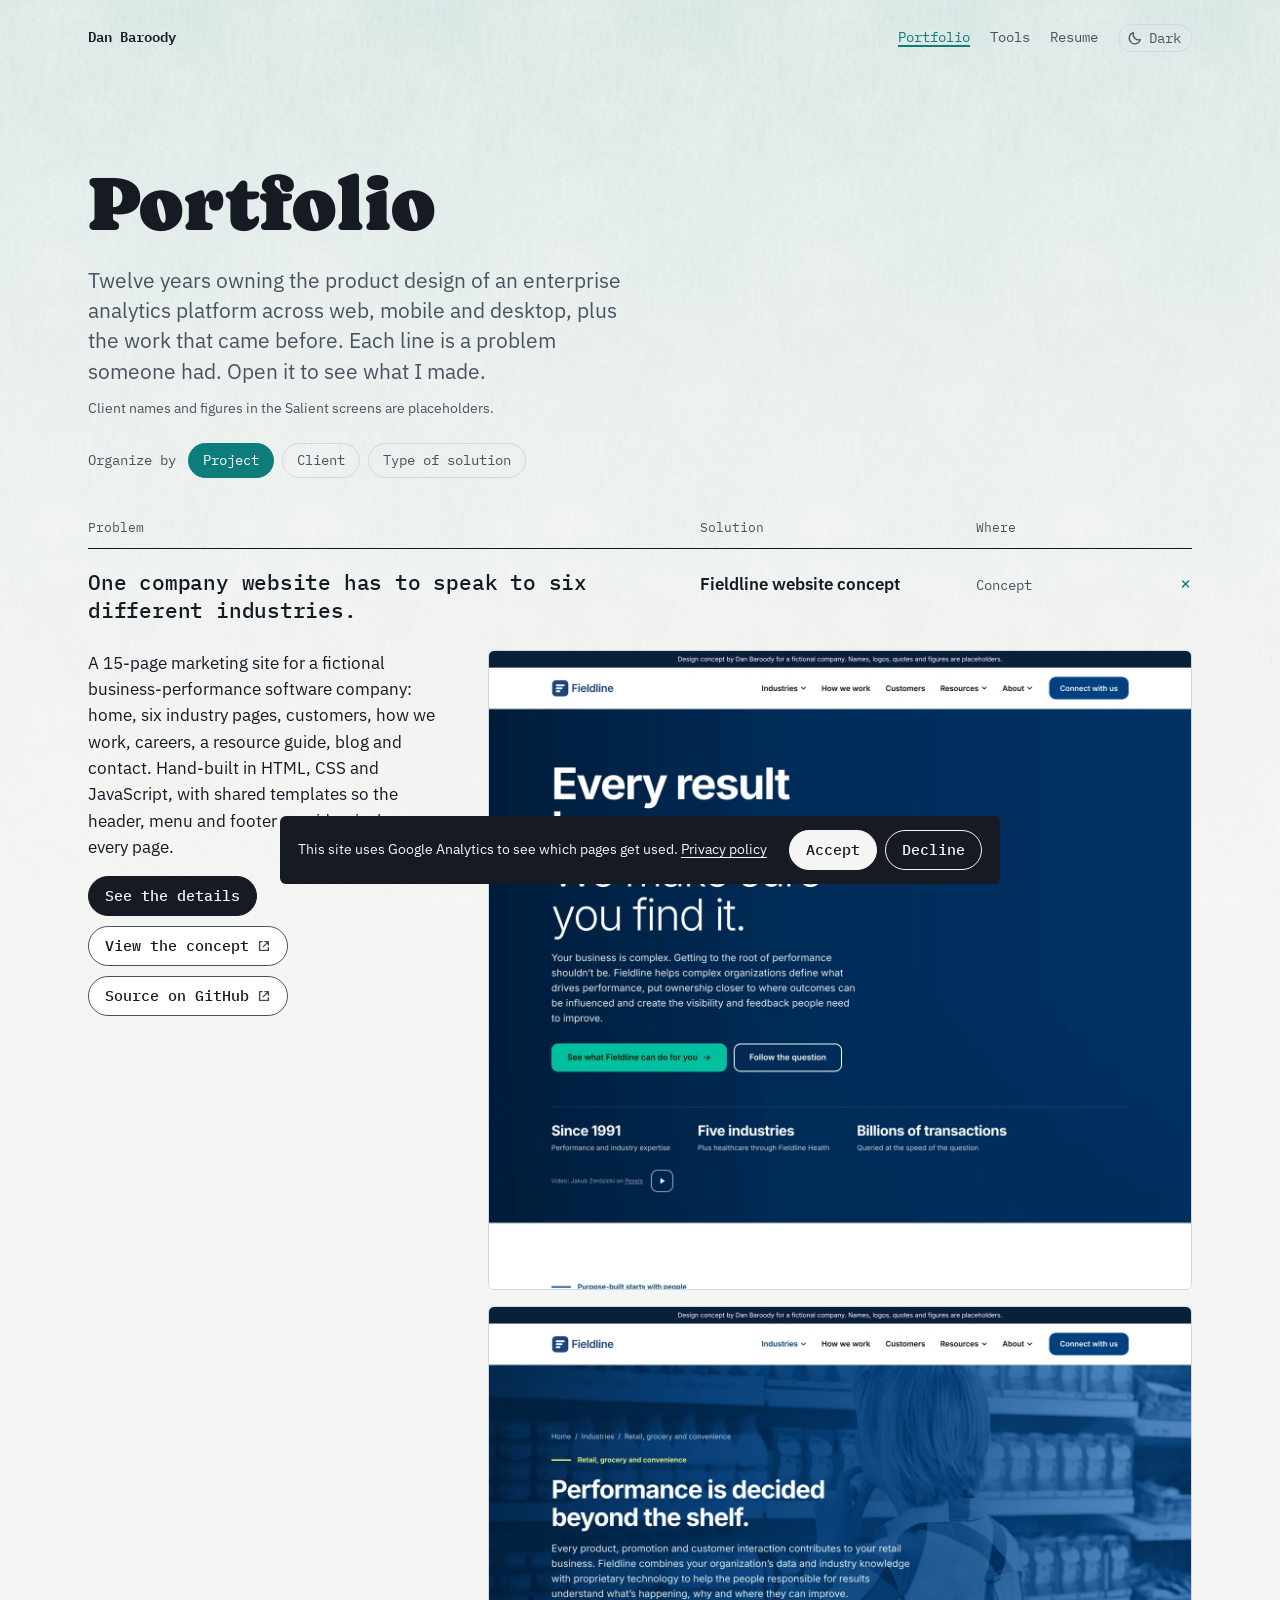
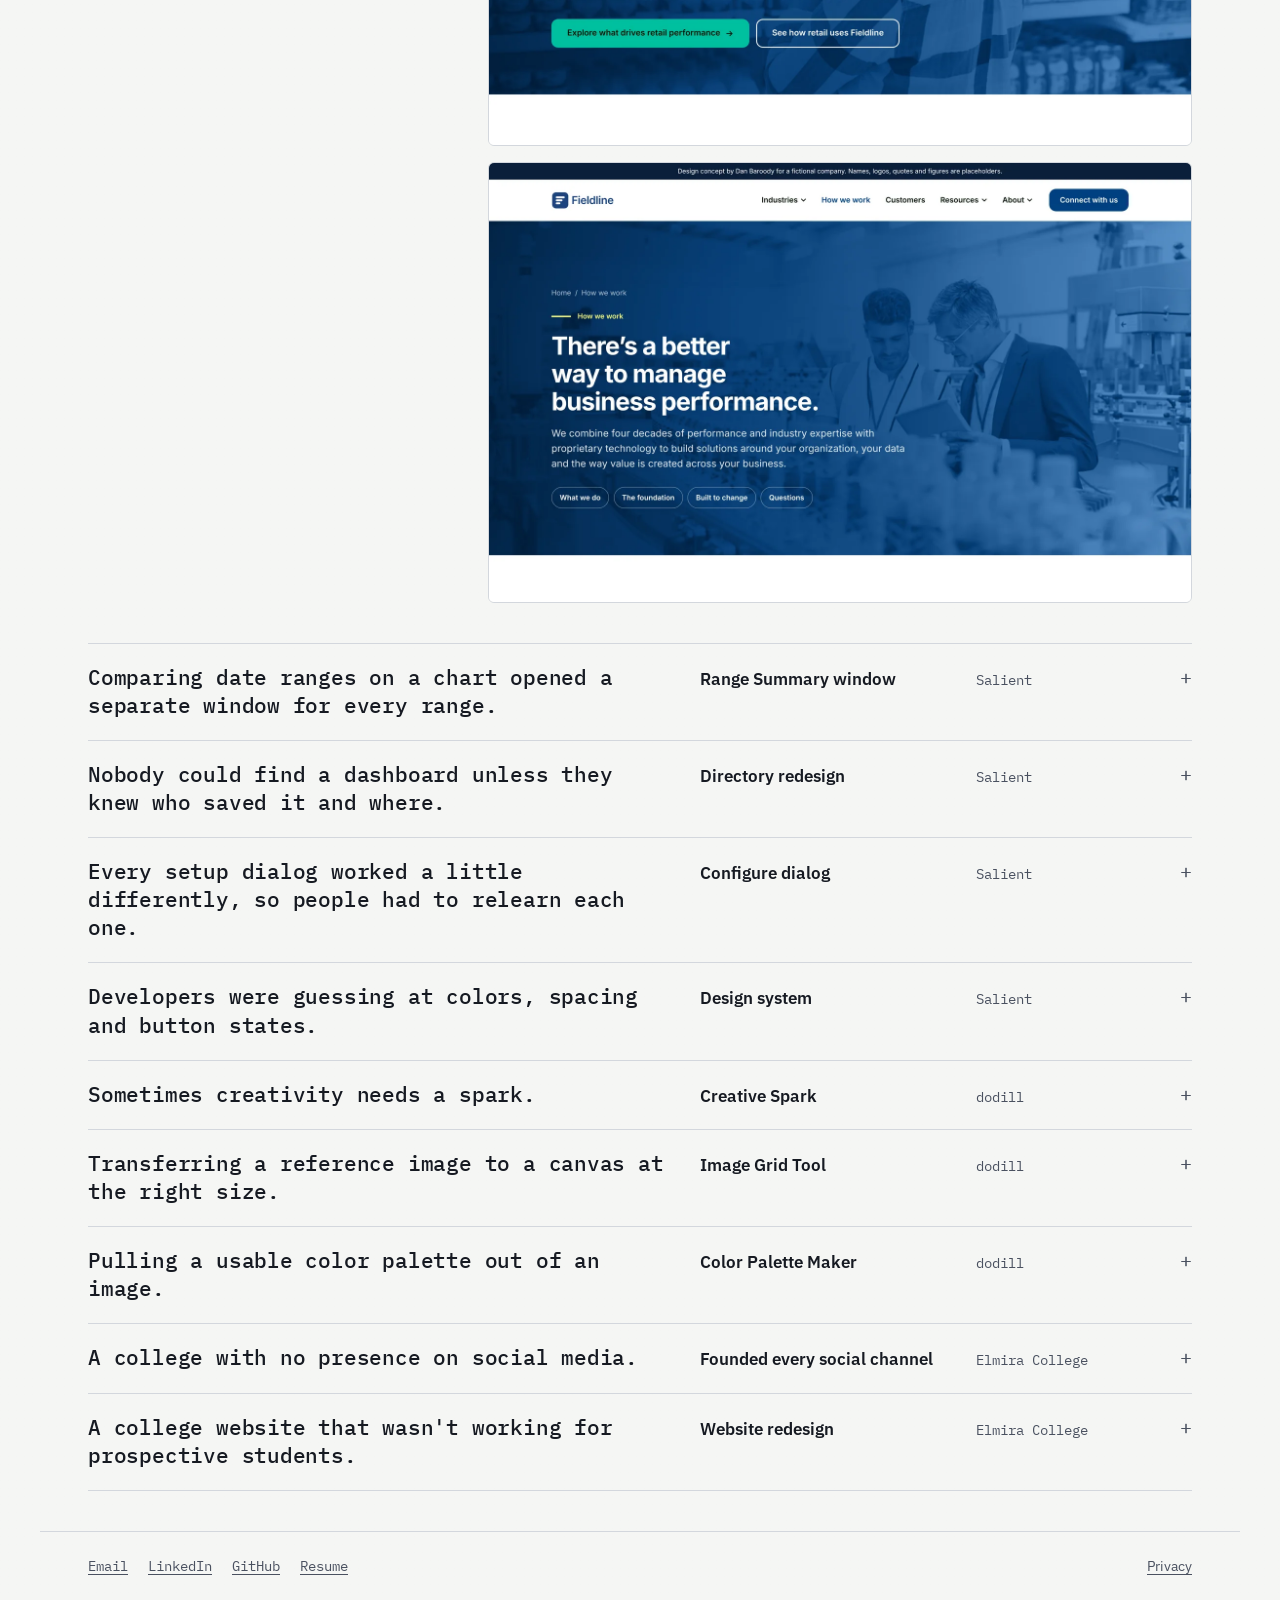
==== commit 76e92d35: "Add files via upload" ====
--- a/portfolio/index.html
+++ b/portfolio/index.html
@@ -46,7 +46,7 @@
   <main id="content">
     <section class="wrap page-head">
       <h1>Portfolio</h1>
-      <p>Each line is a problem someone had. Open it to see what I made.</p>
+      <p>Twelve years owning the product design of an enterprise analytics platform across web, mobile and desktop, plus the work that came before. Each line is a problem someone had. Open it to see what I made.</p>
       <p class="note">Client names and figures in the Salient screens are placeholders.</p>
       <div class="sort" role="group" aria-label="Organize the work">
         <span class="sort-label">Organize by</span>
--- a/css/site.css
+++ b/css/site.css
@@ -397,12 +397,11 @@
 .consent p { margin: 0; }
 .consent a { color: inherit; }
 .consent-actions { display: flex; gap: 8px; }
-.consent button {
-  font: 500 0.875rem var(--mono);
-  padding: 8px 14px; border-radius: 4px; cursor: pointer;
-  border: 1px solid var(--paper); background: transparent; color: var(--paper);
-}
-.consent button[data-v="accepted"] { background: var(--paper); color: var(--ink); }
+/* banner sits on ink, so its buttons are the inverse of the page buttons */
+.consent .btn { color: var(--paper); background: transparent; border-color: var(--paper); }
+.consent .btn:hover { background: color-mix(in srgb, var(--paper) 12%, transparent); color: var(--paper); }
+.consent .btn-primary { color: var(--ink); background: var(--paper); }
+.consent .btn-primary:hover { color: var(--ink); background: color-mix(in srgb, var(--paper) 85%, var(--ink)); }
 
 /* Resume */
 .resume { padding-bottom: 72px; }
@@ -697,7 +696,7 @@
 }
 .btn:hover { border-color: var(--ink); background: color-mix(in srgb, var(--ink) 6%, var(--surface)); text-decoration: none; }
 .btn-primary { color: var(--paper); background: var(--ink); border-color: var(--ink); }
-.btn-primary:hover { background: color-mix(in srgb, var(--ink) 82%, var(--accent)); border-color: color-mix(in srgb, var(--ink) 82%, var(--accent)); color: var(--paper); }
+.btn-primary:hover { background: color-mix(in srgb, var(--ink) 85%, var(--paper)); border-color: color-mix(in srgb, var(--ink) 85%, var(--paper)); color: var(--paper); }
 .btn .btn-ico { flex: none; opacity: .8; }
 .links { display: flex; flex-wrap: wrap; gap: 10px; margin: 20px 0 0; padding: 0; list-style: none; font-family: var(--mono); }
 .links li { margin: 0; }
@@ -763,3 +762,24 @@
   .resume-title { font-size: 10pt; }
   .job { margin-bottom: 6pt; }
 }
+
+/* Resume: selected work */
+.selected-work { margin-top: 40px; }
+.selected-work .sw-note { margin: 0 0 16px; color: var(--ink-2); font-size: var(--step--1); }
+.sw-list { list-style: none; margin: 0; padding: 0; display: grid; grid-template-columns: repeat(2, minmax(0, 1fr)); gap: 20px 40px; }
+@media (max-width: 820px) { .sw-list { grid-template-columns: 1fr; } }
+.sw-list h3 { margin: 0 0 4px; font-size: 1.0625rem; font-weight: 600; }
+.sw-list h3 a { color: inherit; text-decoration: underline; text-decoration-color: var(--rule); text-underline-offset: 0.2em; }
+.sw-list h3 a:hover { text-decoration-color: var(--accent); text-decoration-thickness: 2px; }
+.sw-list h3 span { font-family: var(--mono); font-size: 0.8125rem; font-weight: 400; color: var(--ink-2); margin-left: 6px; }
+.sw-list p { margin: 0 0 2px; max-width: var(--measure); }
+.sw-list strong { color: var(--accent); font-weight: 600; }
+@media print {
+  .selected-work { margin-top: 8pt; break-before: auto; }
+  .sw-list { gap: 5pt 18pt; }
+  .sw-list h3 { font-size: 9.5pt; margin-bottom: 1pt; }
+  .sw-list h3 a { text-decoration: none; }
+  .sw-list p { font-size: 8.6pt; margin: 0; max-width: none; }
+  .sw-list strong { color: #000; }
+  .selected-work .sw-note { margin-bottom: 4pt; }
+}
